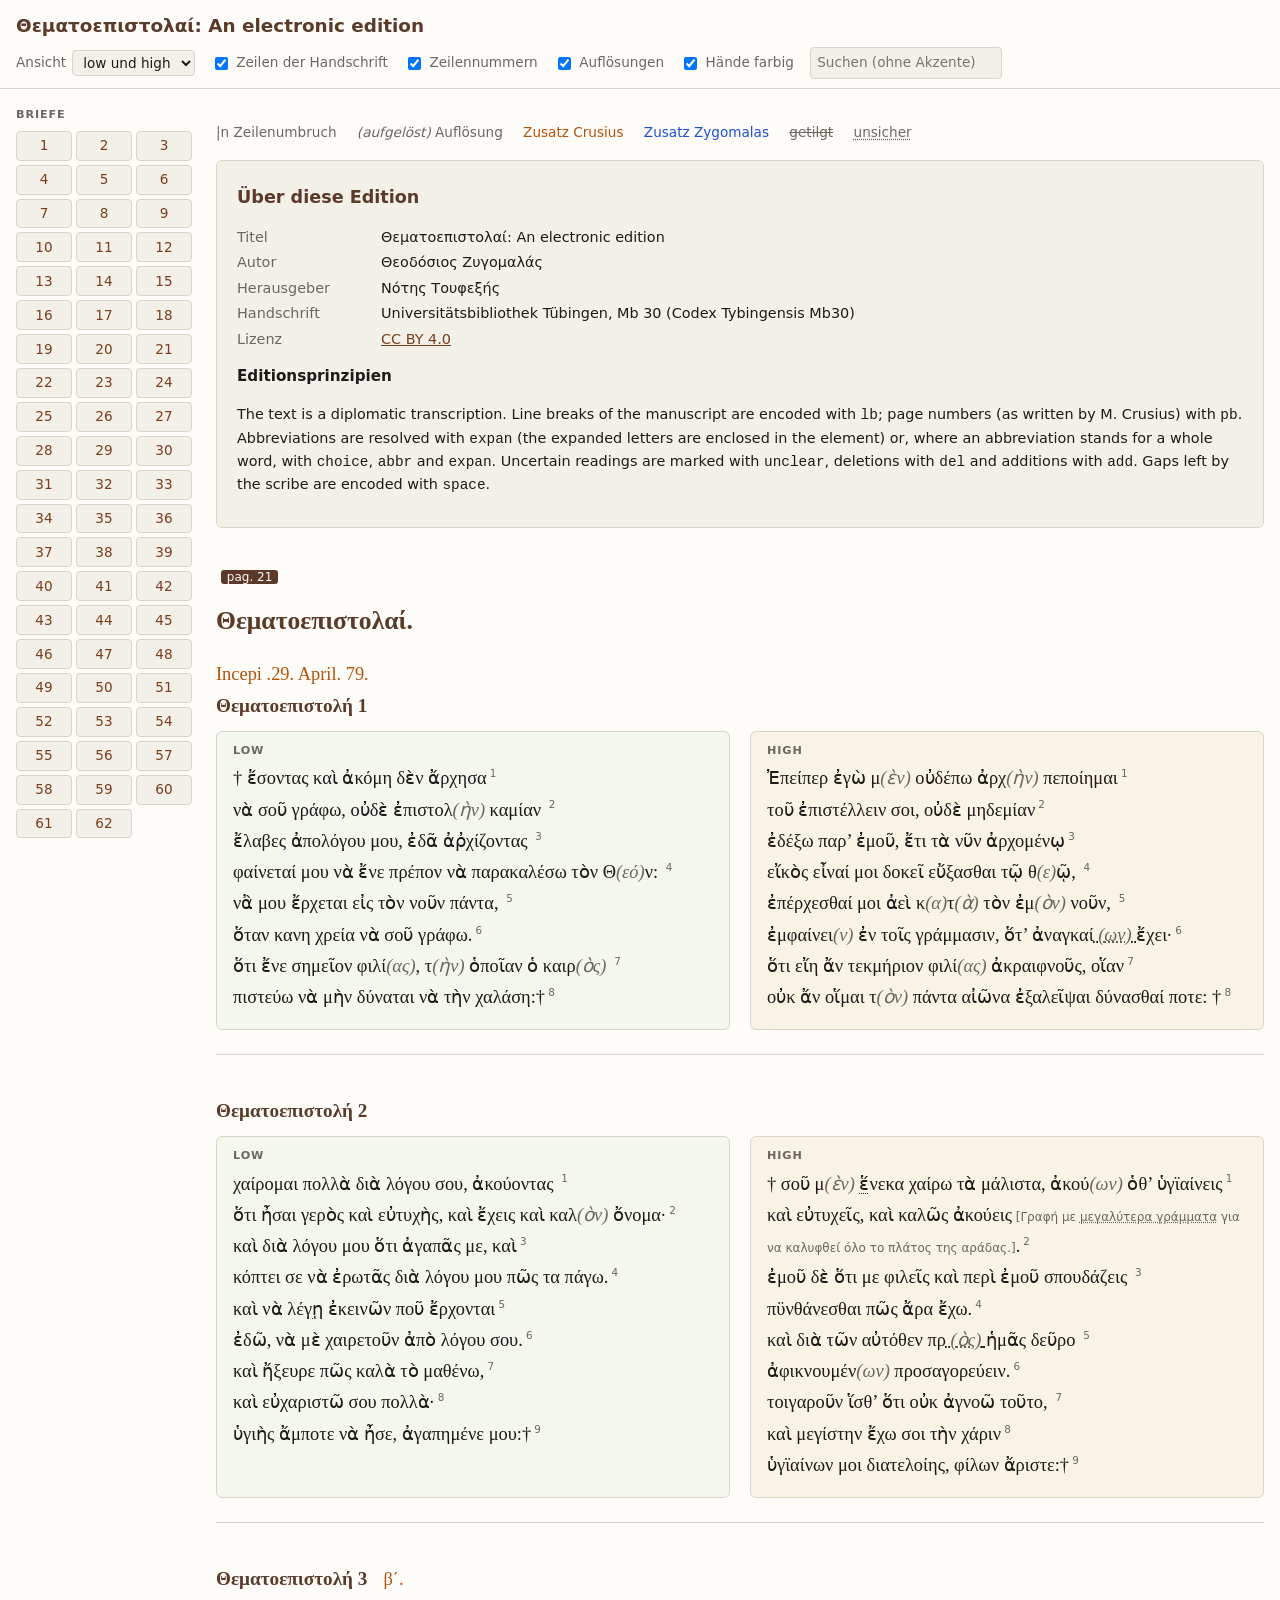
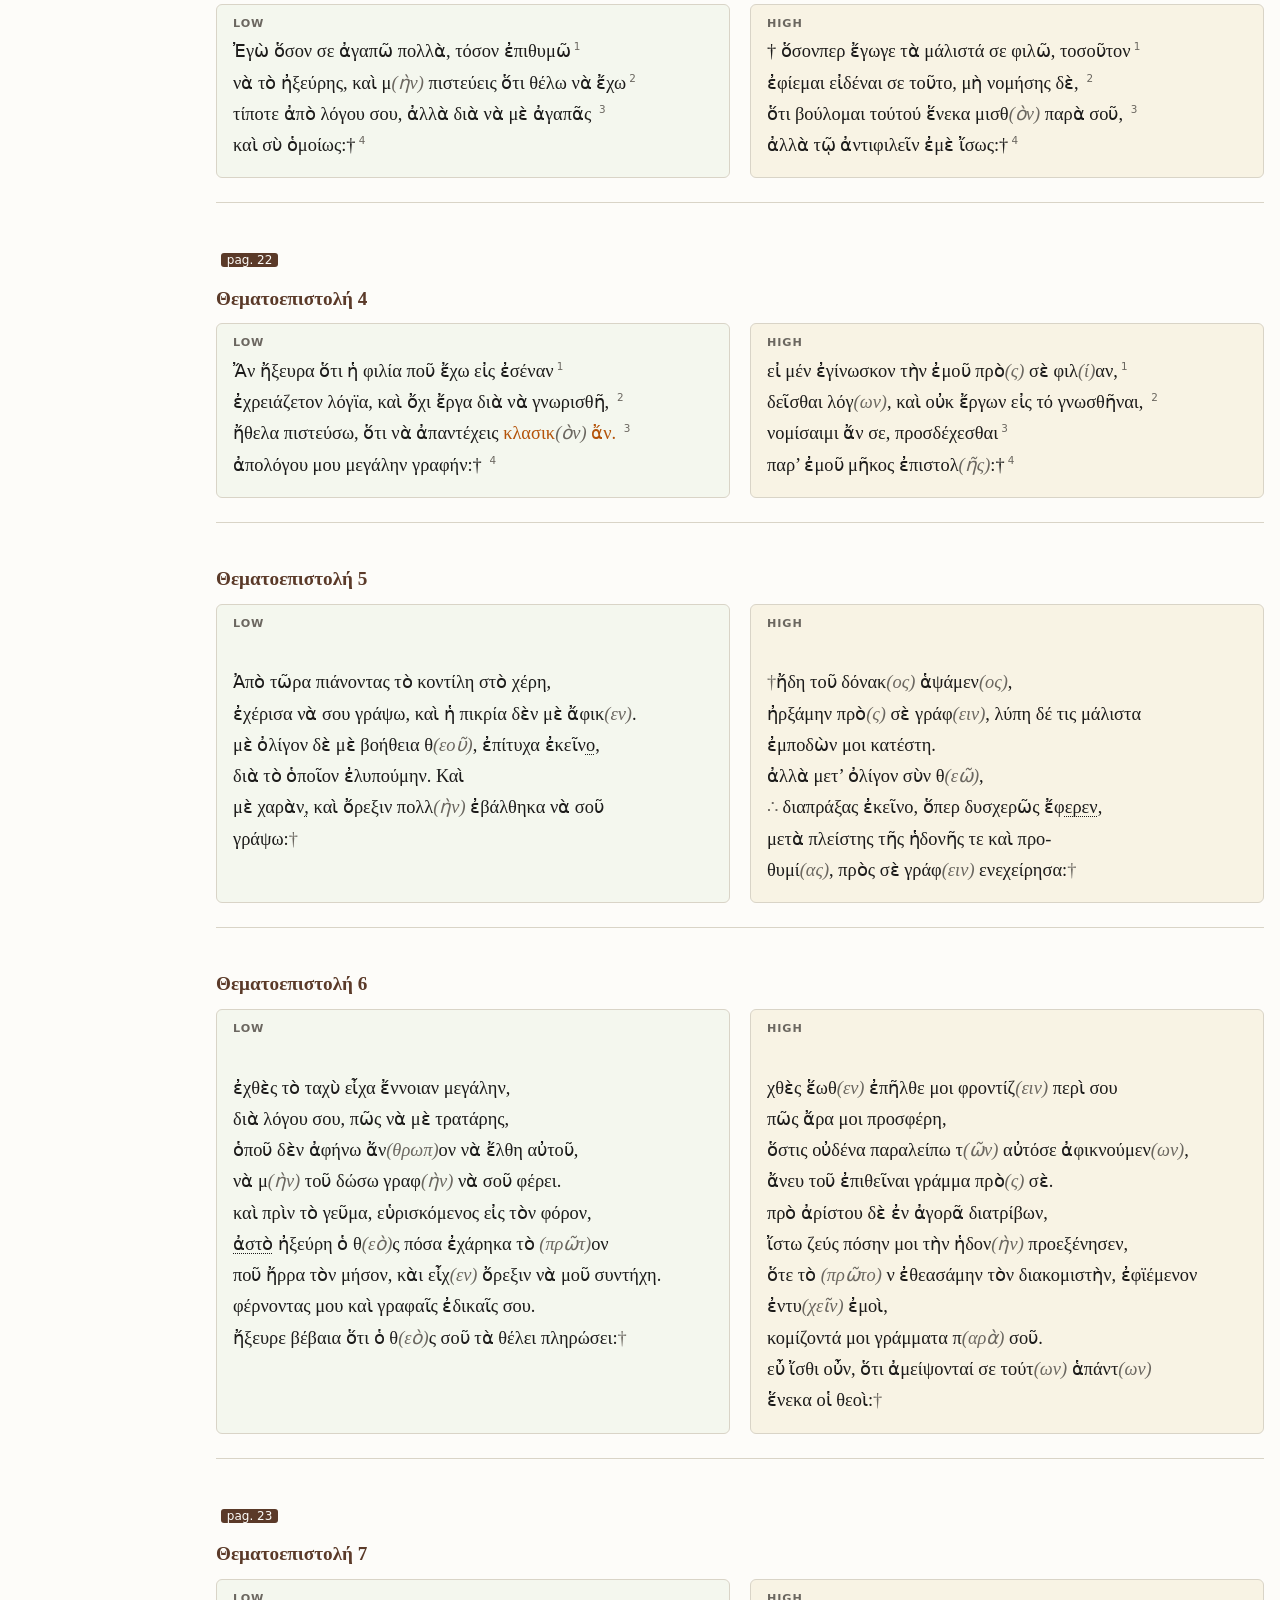
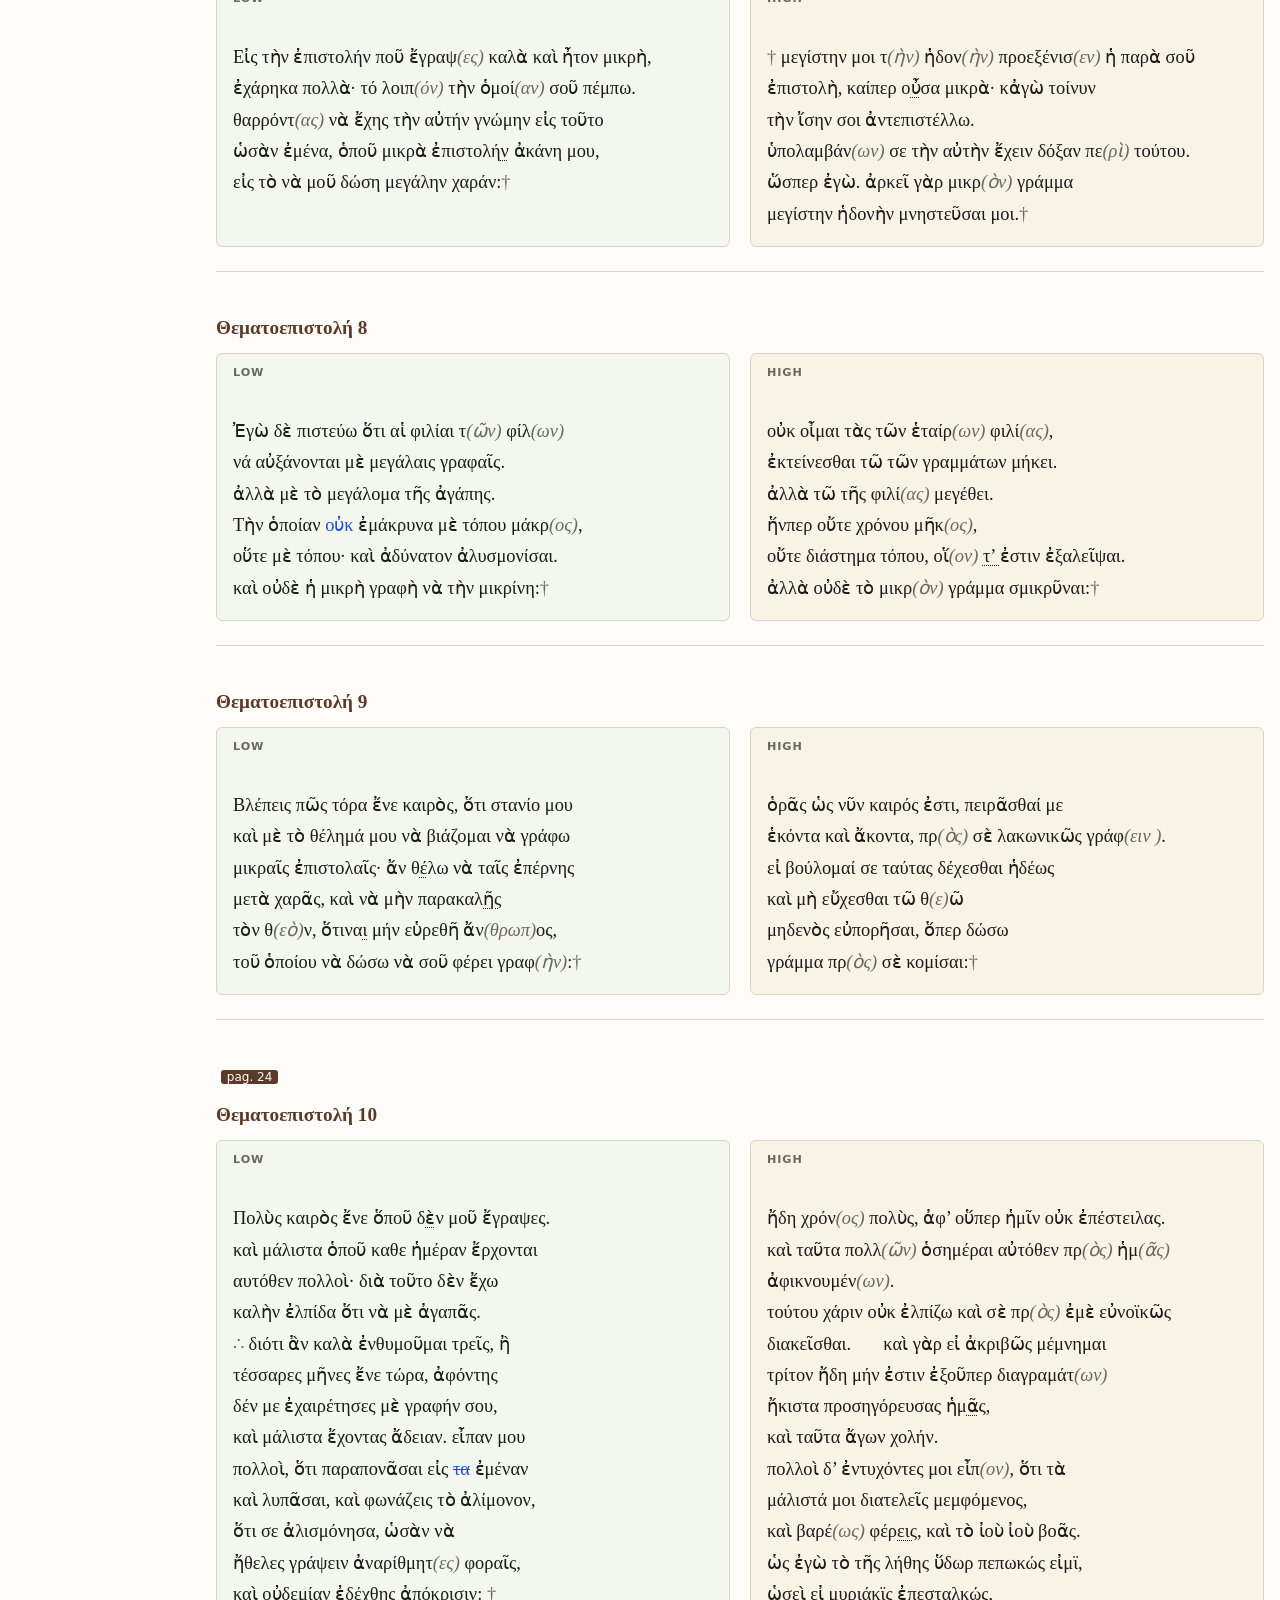
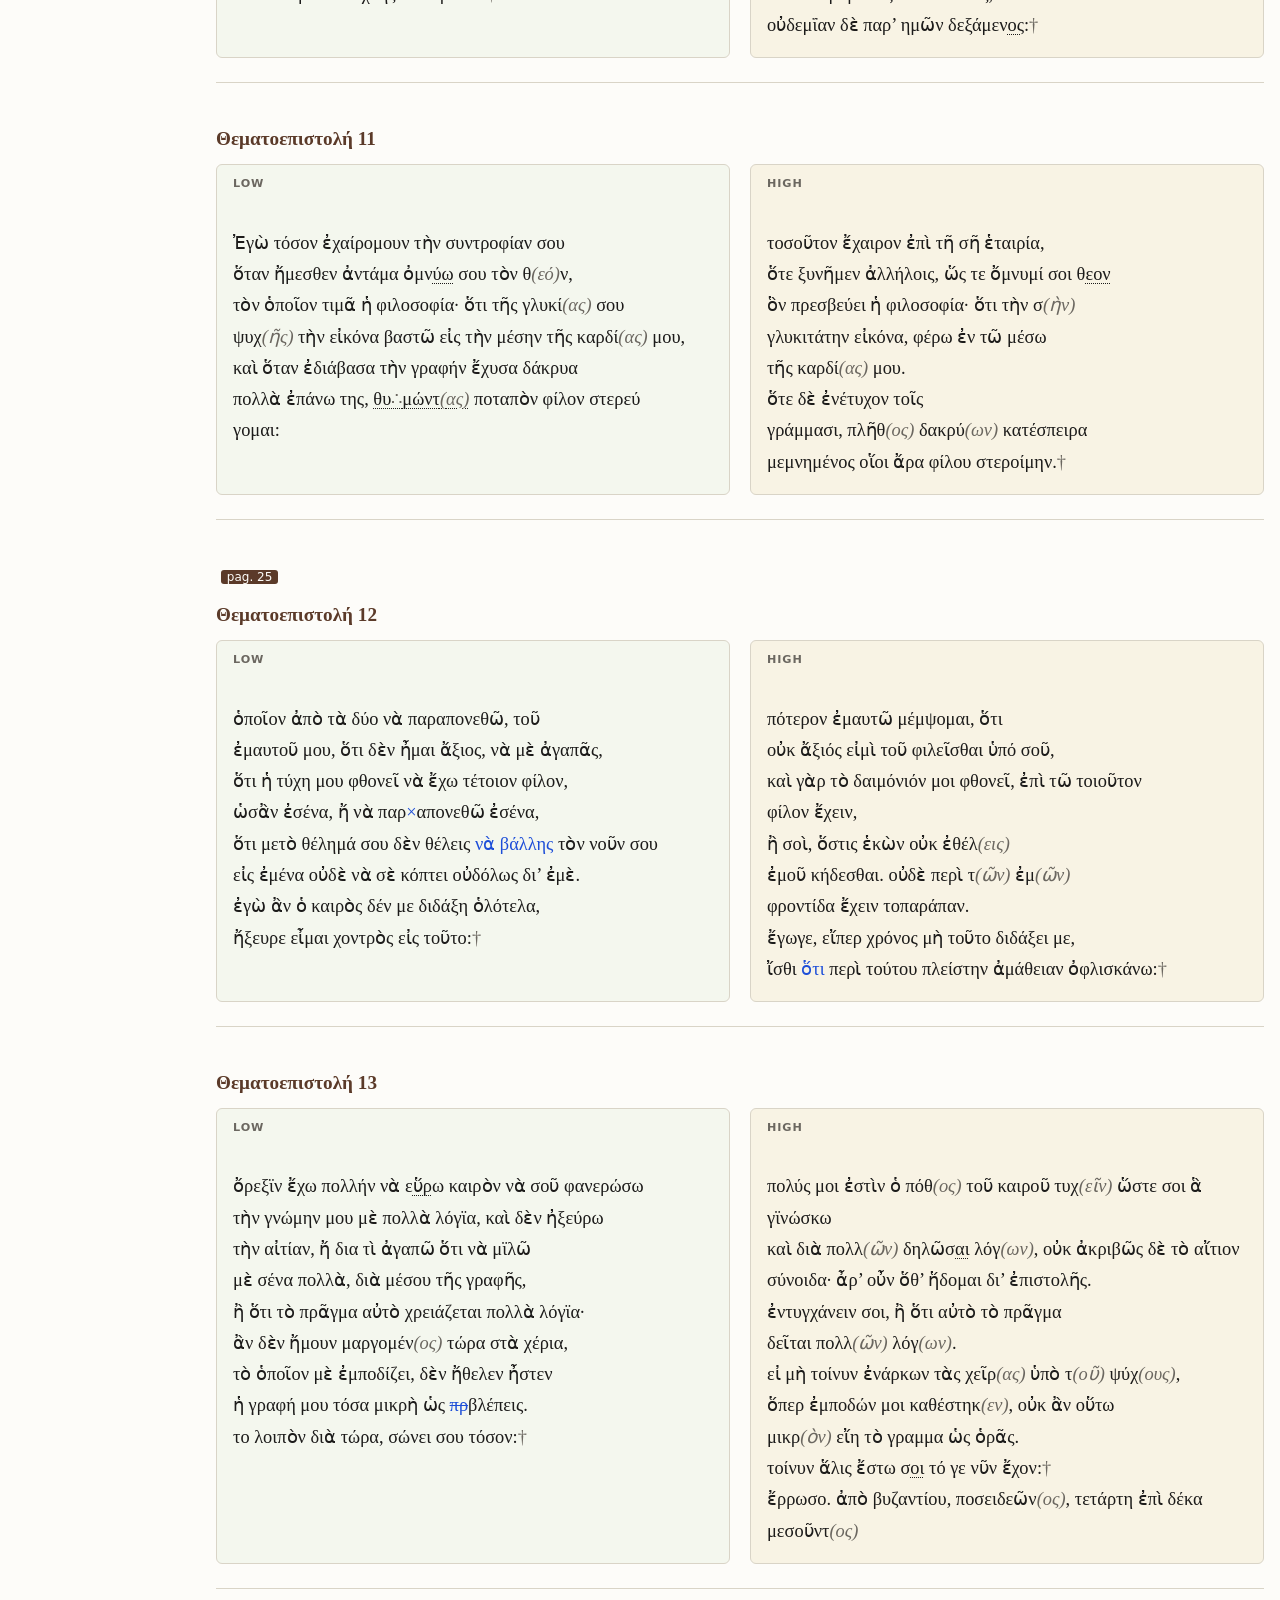
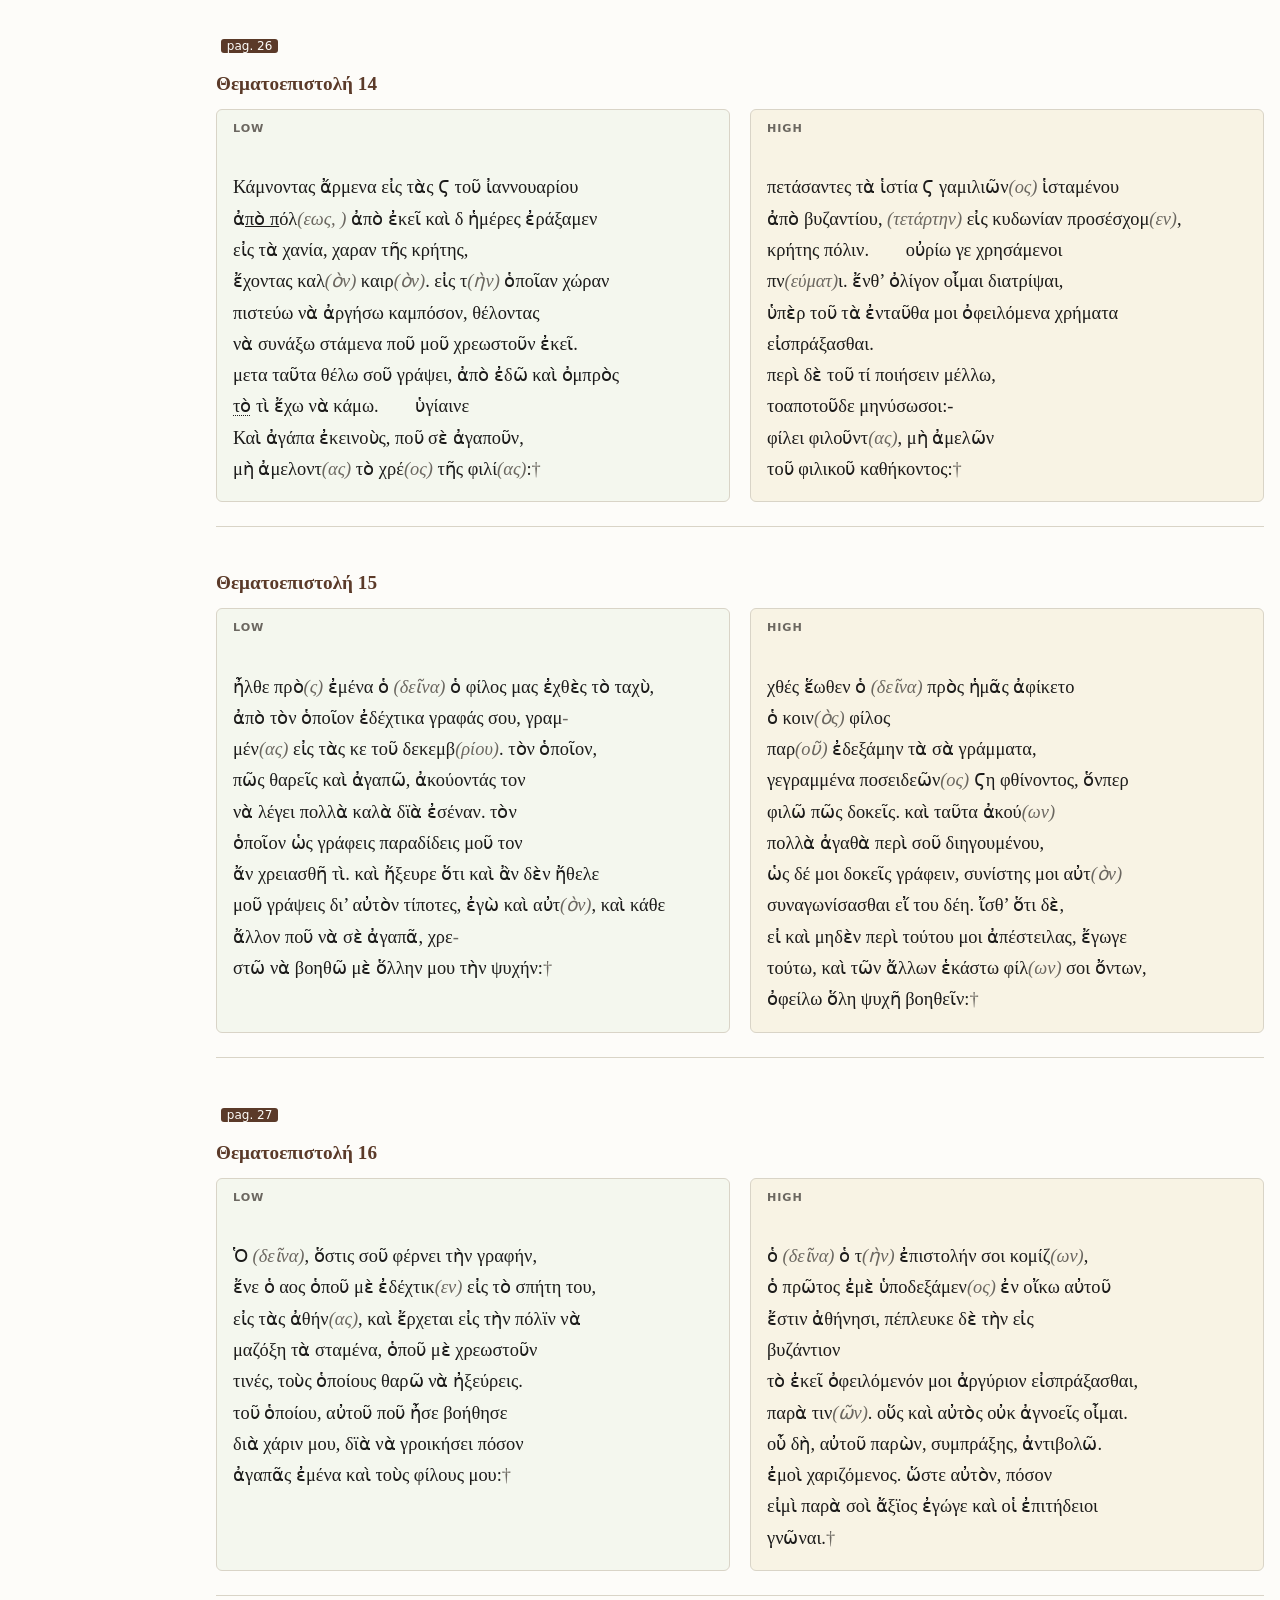
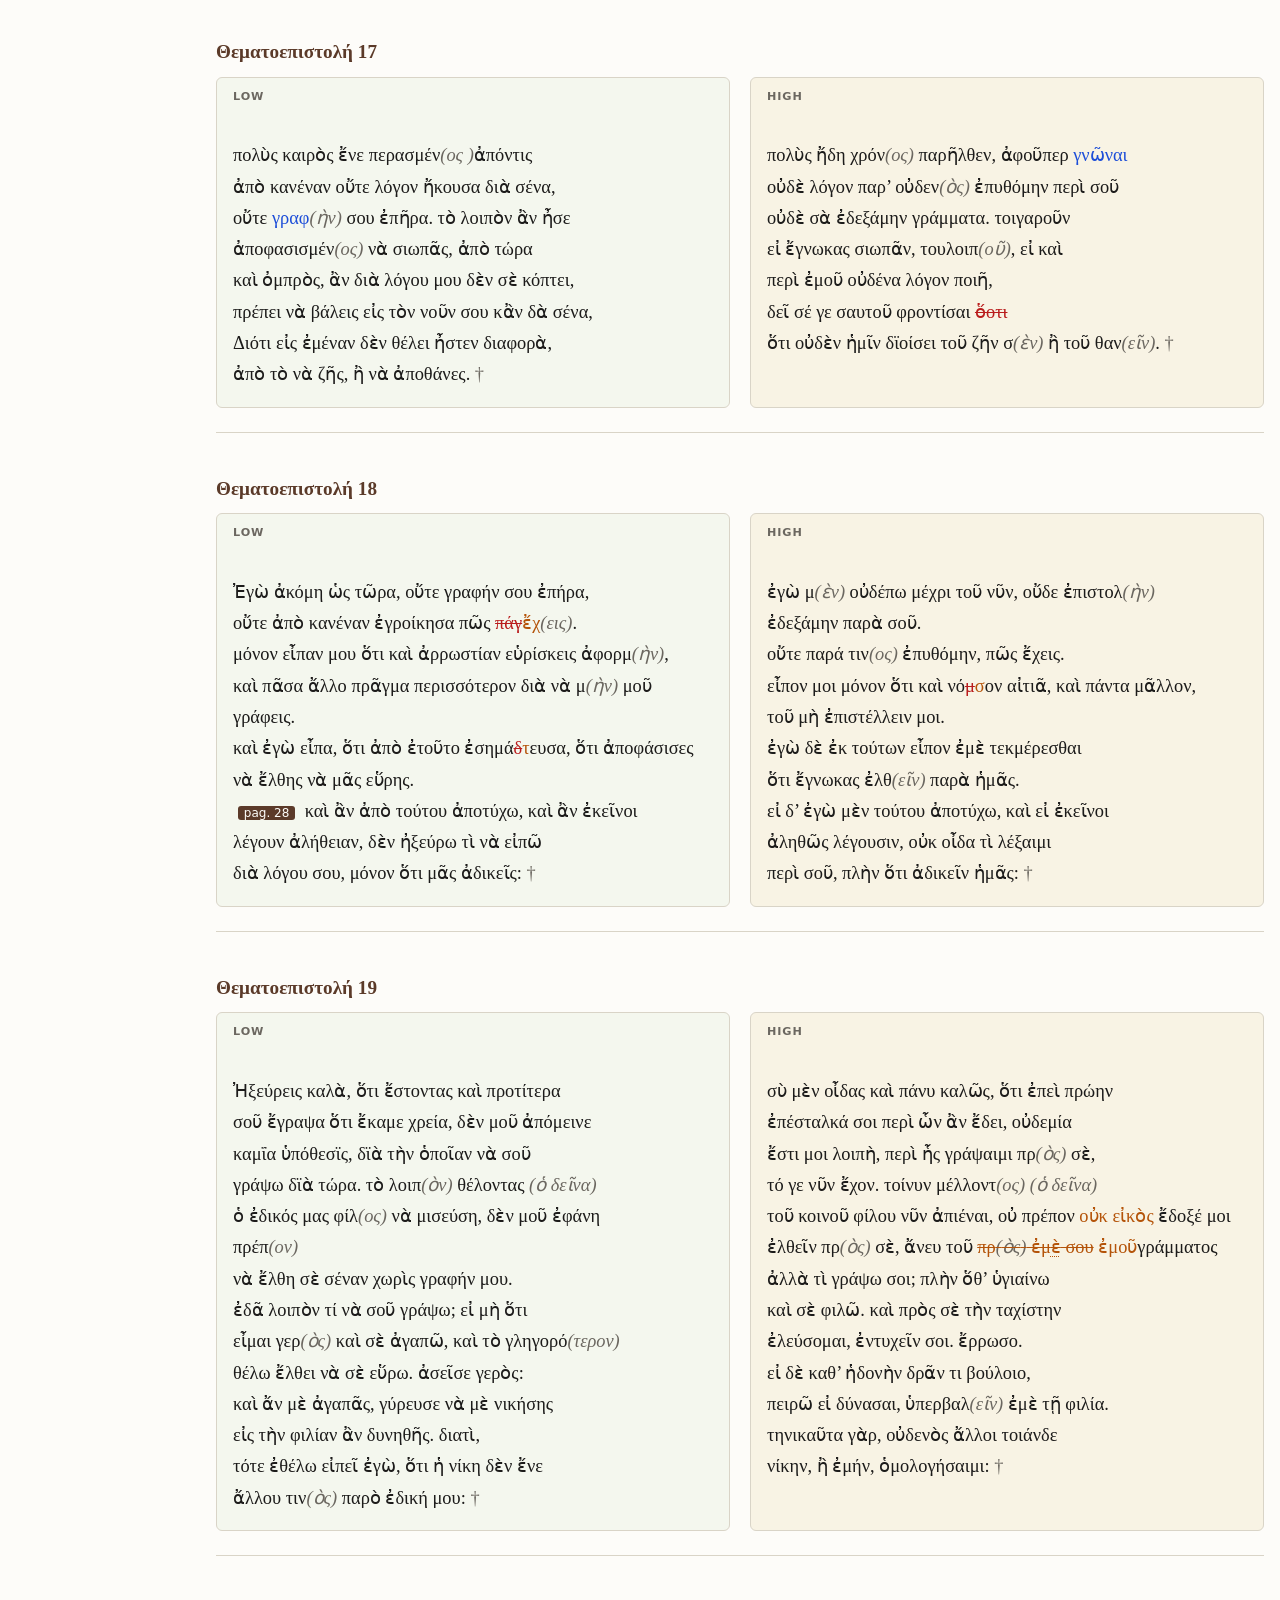
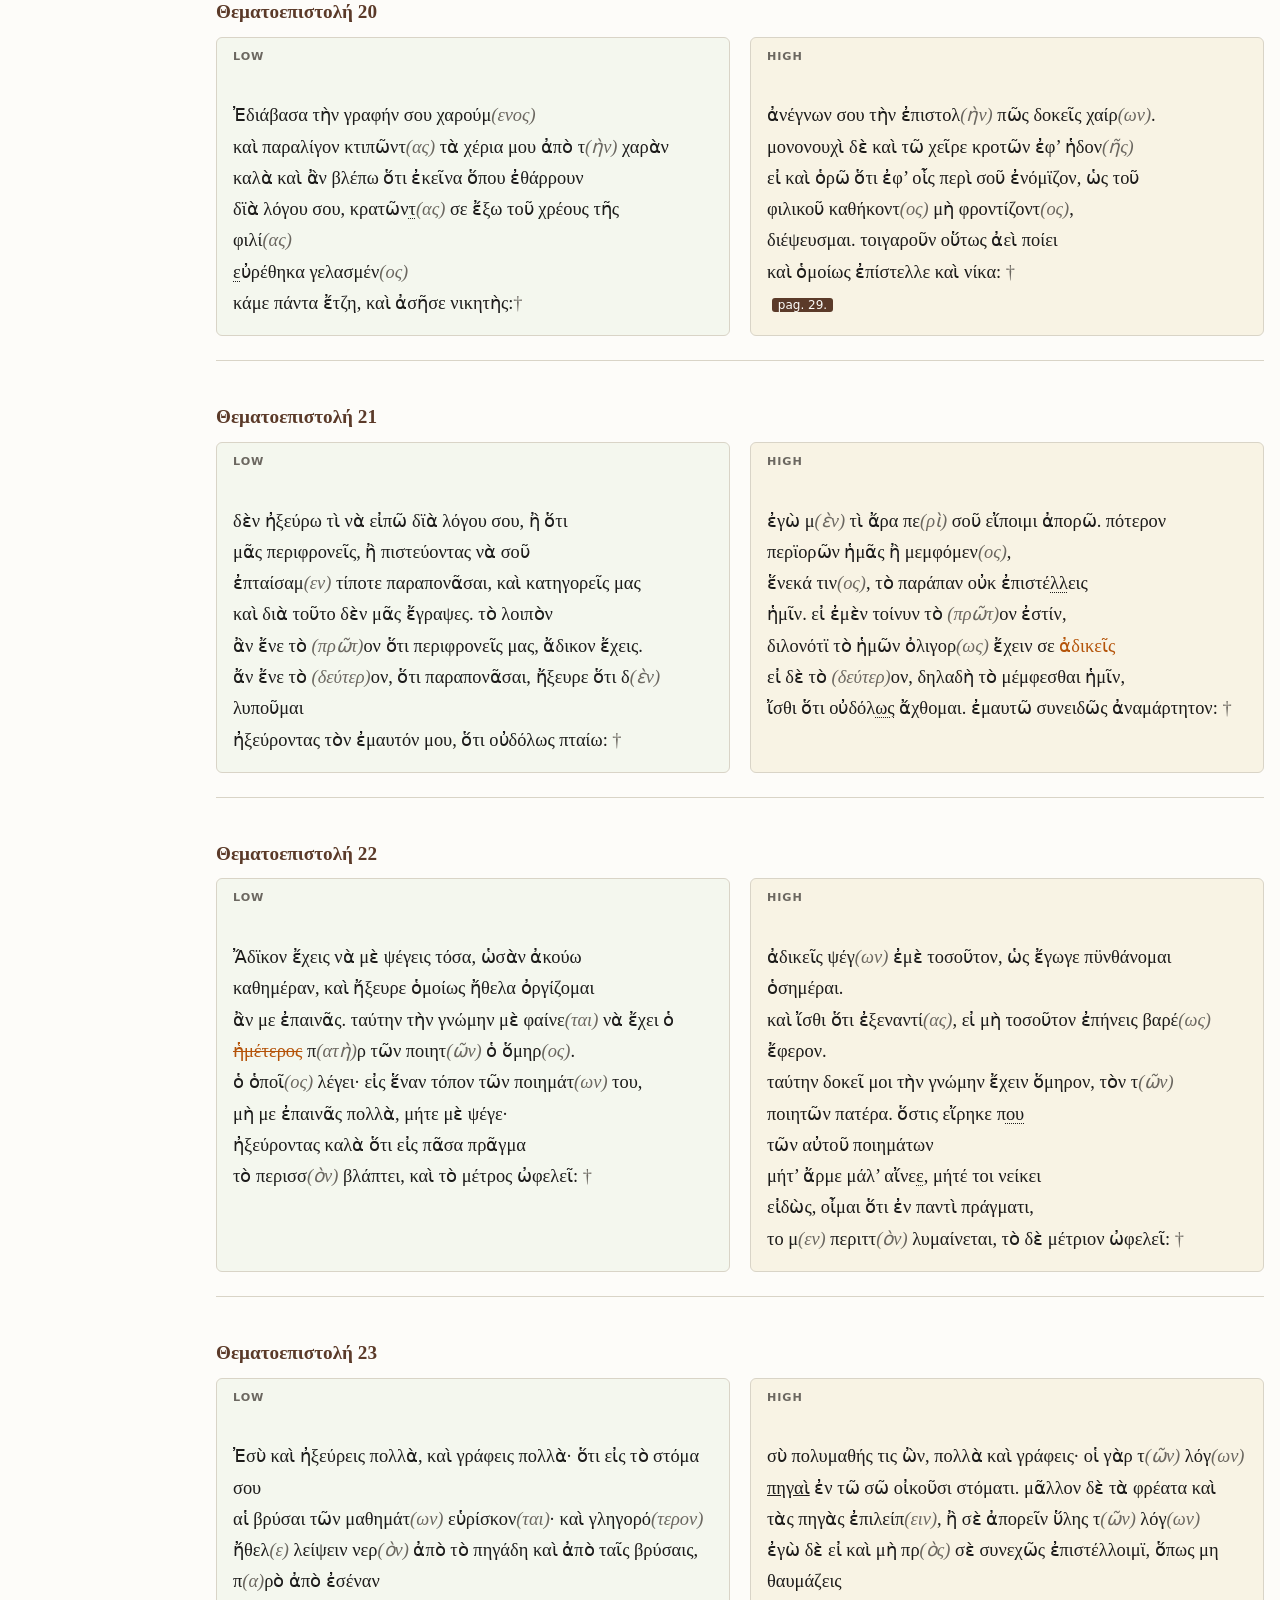
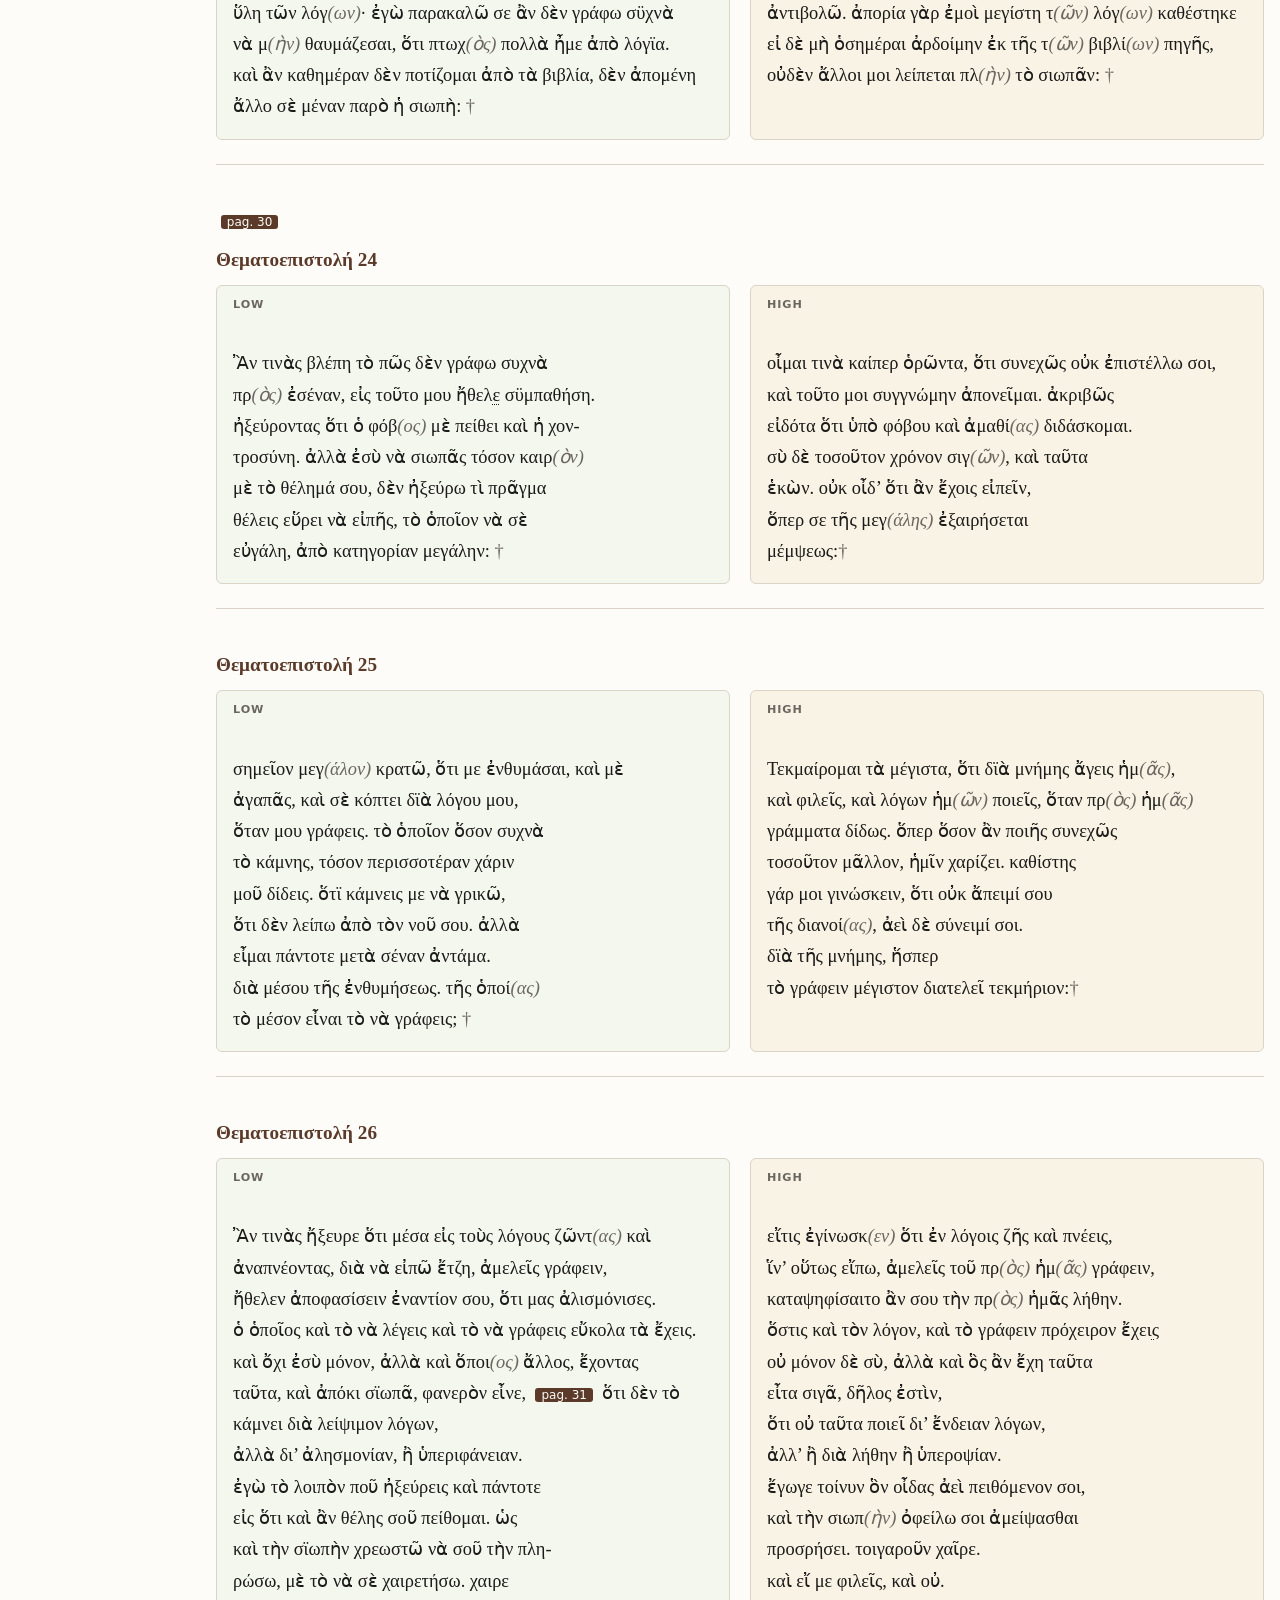
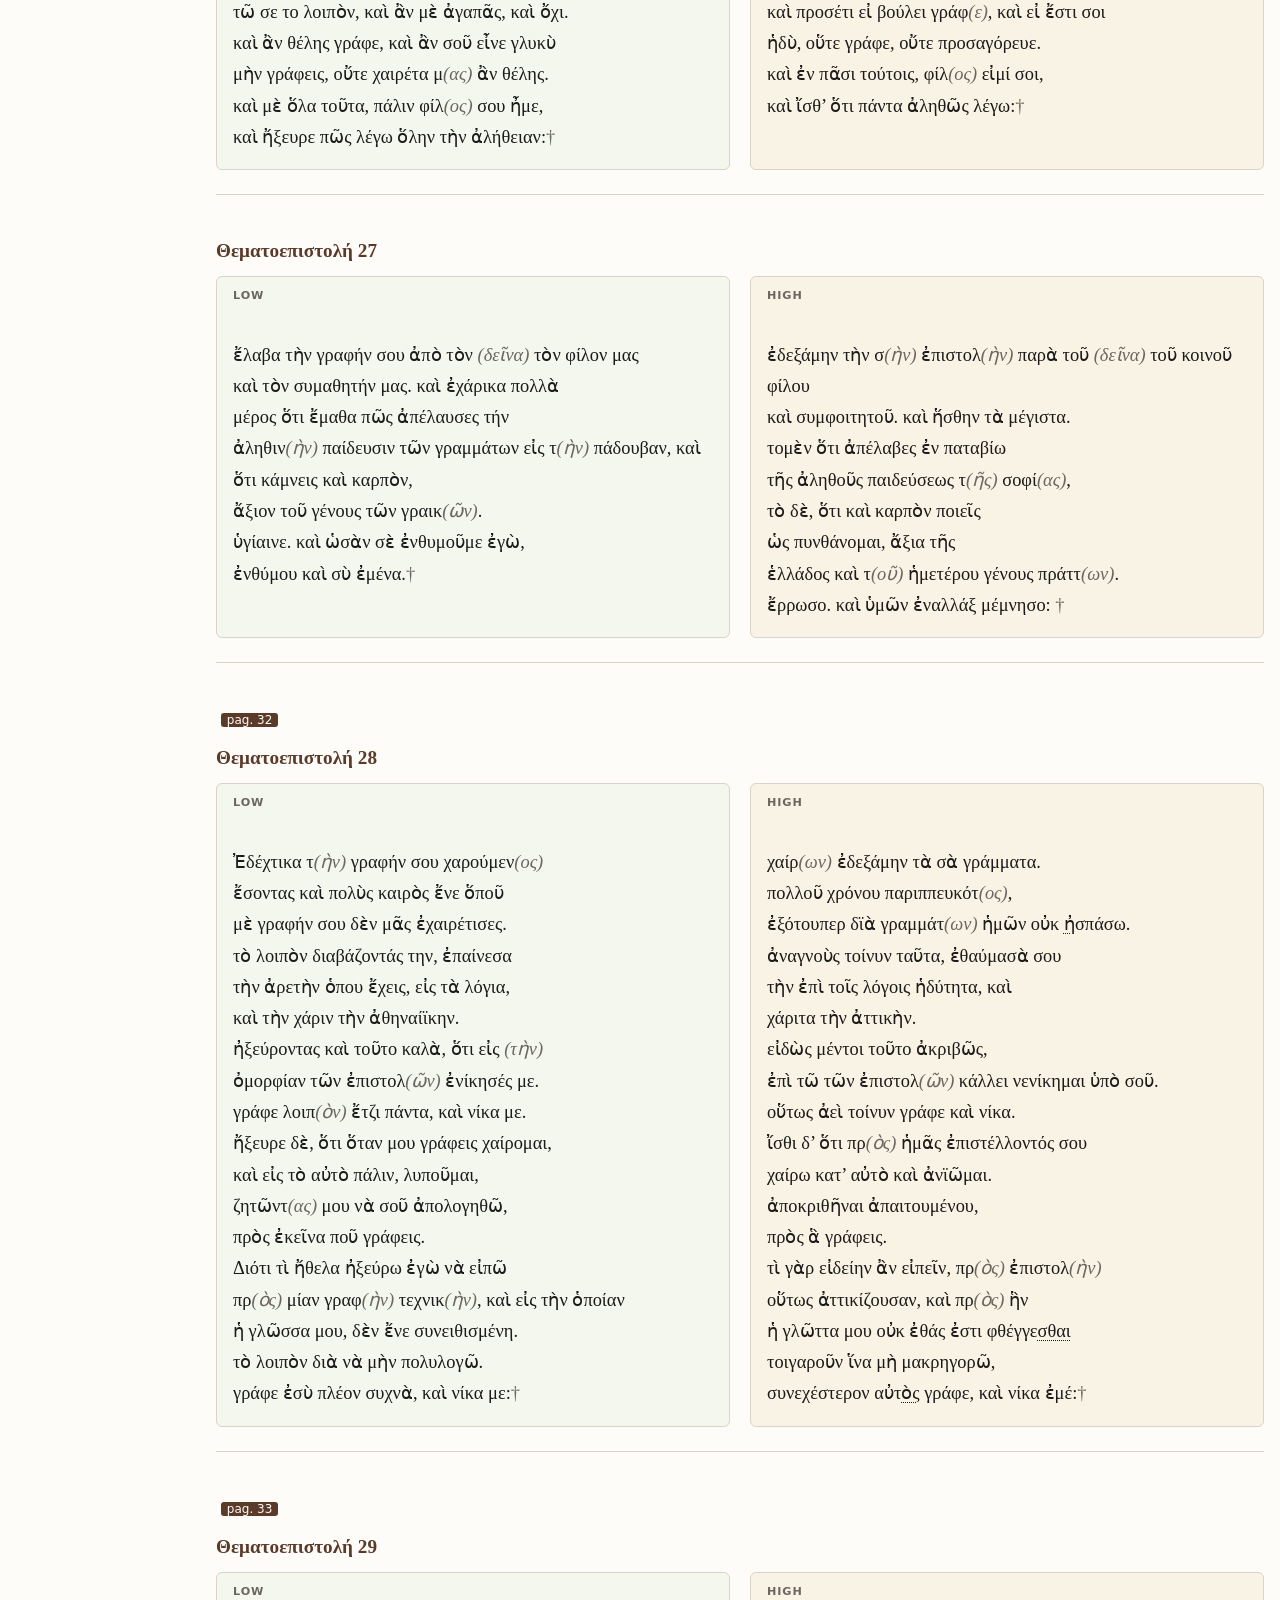
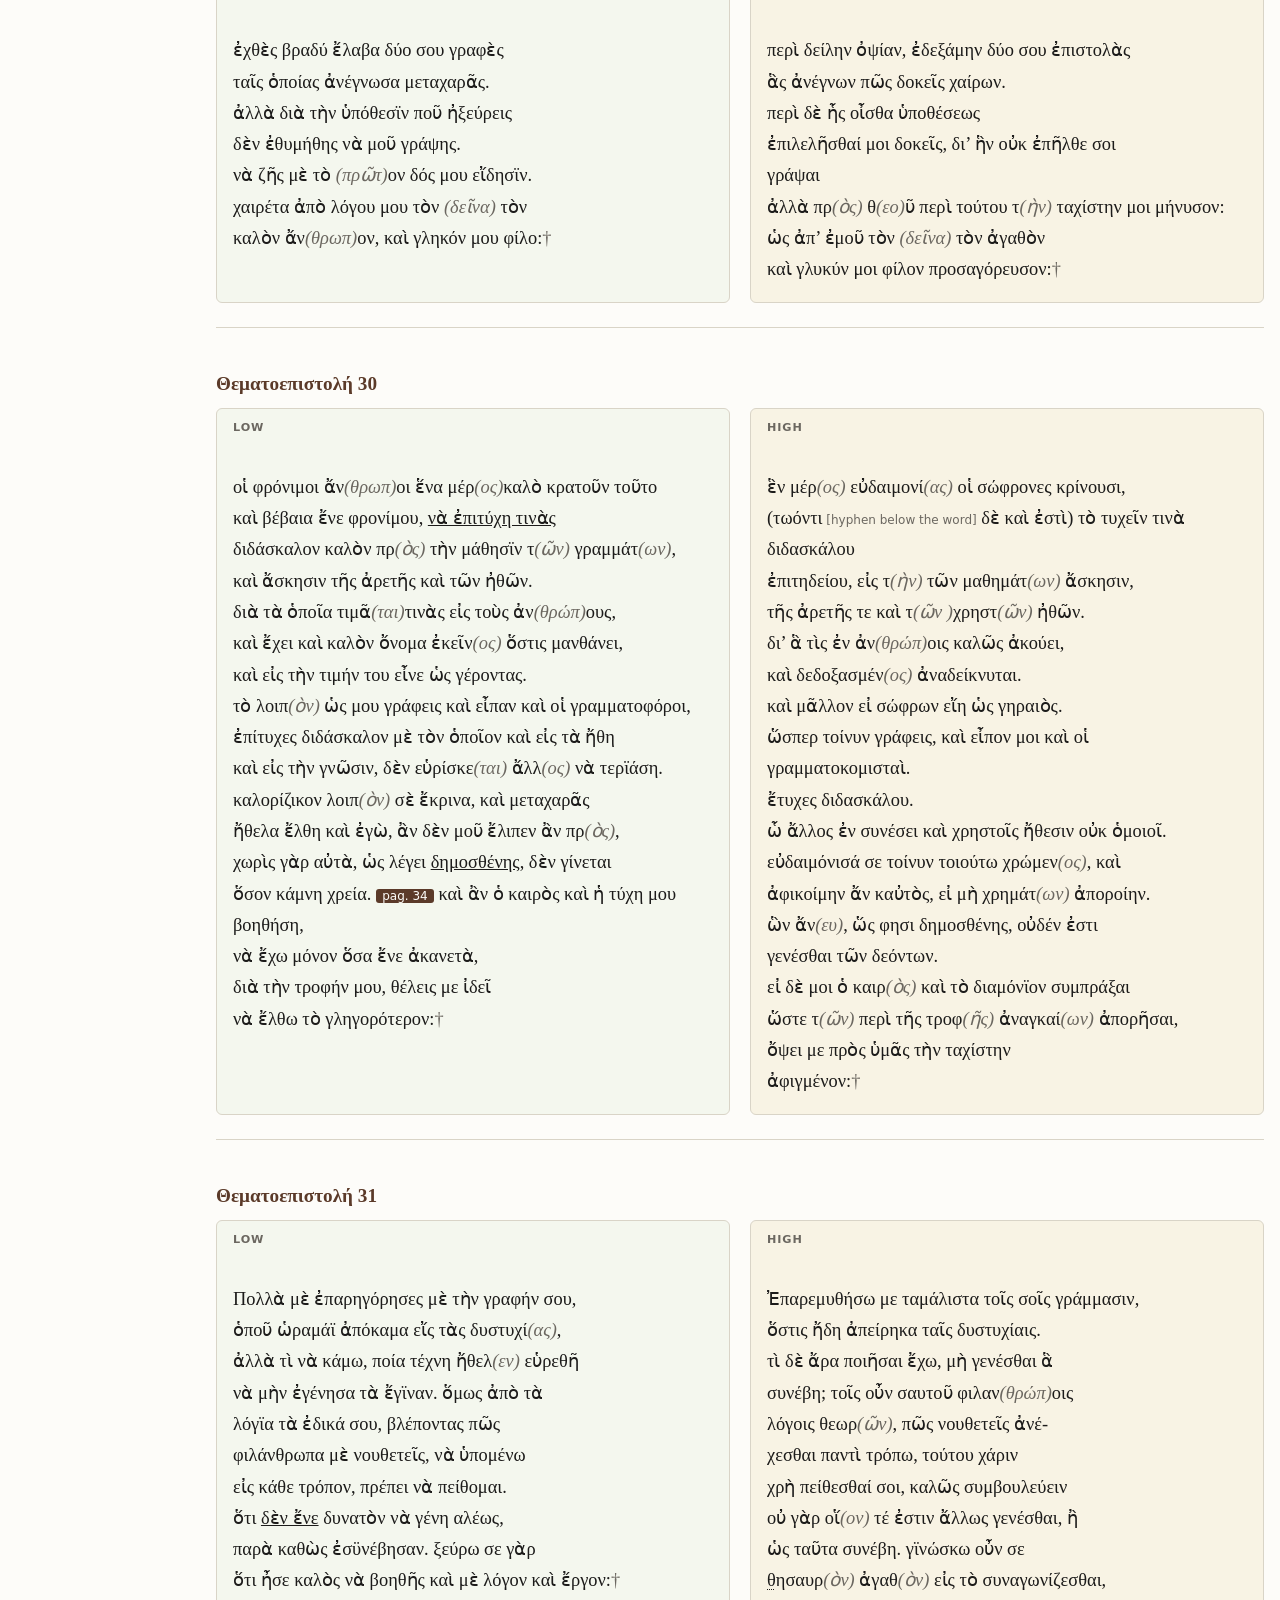
==== index.html @ ce72fd90 "Webansicht (XSLT im Browser), einheitliche IDs der Briefe und Fassungen Co-Authored-By: Claude Sonne" ====
<!doctype html>
<html lang="de">
<head>
  <meta charset="utf-8">
  <meta name="viewport" content="width=device-width, initial-scale=1">
  <title>Θεματοεπιστολαί</title>
  <meta name="description" content="Elektronische Edition der Θεματοεπιστολαί des Theodosios Zygomalas nach dem Codex Tybingensis Mb 30.">
  <link rel="stylesheet" href="web/style.css">
</head>
<body>
  <div class="topbar ui">
    <h1>Θεματοεπιστολαί: An electronic edition</h1>
    <div class="controls">
      <label>Ansicht
        <select id="c-view">
          <option value="both">low und high</option>
          <option value="low">nur low</option>
          <option value="high">nur high</option>
        </select>
      </label>
      <label><input type="checkbox" id="c-lines"> Zeilen der Handschrift</label>
      <label><input type="checkbox" id="c-linenos"> Zeilennummern</label>
      <label><input type="checkbox" id="c-expan"> Auflösungen</label>
      <label><input type="checkbox" id="c-colors"> Hände farbig</label>
      <input type="search" id="q" placeholder="Suchen (ohne Akzente)" aria-label="Suchen">
      <span id="count"></span>
    </div>
  </div>
  <div class="layout">
    <nav class="letters ui" aria-label="Briefe">
      <h2>Briefe</h2>
      <ol></ol>
    </nav>
    <main>
      <div class="legend ui" style="margin-bottom:1rem;color:var(--muted)">
        <span>|n Zeilenumbruch</span>
        <span><i class="expan" style="font-style:italic">aufgelöst</i> Auflösung</span>
        <span style="color:var(--cr)">Zusatz Crusius</span>
        <span style="color:var(--zyg)">Zusatz Zygomalas</span>
        <span><del>getilgt</del></span>
        <span style="text-decoration:underline dotted">unsicher</span>
      </div>
      <div id="edition">Lade Edition ...</div>
    </main>
  </div>
  <footer class="ui">
    <a href="edition/thematoepistulae.xml">TEI-XML</a> ·
    <a href="https://github.com/drnotis/thematoepistulae">Quellcode auf GitHub</a> ·
    CC BY 4.0
  </footer>
  <script src="web/app.js"></script>
</body>
</html>
---- web/style.css ----
:root {
  --text: #1c1b1a;
  --muted: #6b6760;
  --paper: #fdfcf9;
  --panel: #f3f0e9;
  --rule: #d9d4c7;
  --low: #f4f7ee;
  --high: #f8f3e4;
  --cr: #b45309;
  --zyg: #1d4ed8;
  --del: #b91c1c;
  --accent: #5b3a29;
  --link: #7a3e1d;
}
@media (prefers-color-scheme: dark) {
  :root {
    --text: #ebe7df; --muted: #a39e93; --paper: #1a1917; --panel: #24221f;
    --rule: #3a3731; --low: #1f241b; --high: #28241a; --cr: #f0a04b;
    --zyg: #7ea6ff; --del: #f08a8a; --accent: #d8b89c; --link: #e2b48f;
  }
}
* { box-sizing: border-box; }
html { scroll-behavior: smooth; scroll-padding-top: 5.5rem; }
body {
  margin: 0; background: var(--paper); color: var(--text);
  font: 1.15rem/1.7 "Gentium Plus", "Gentium Book Plus", "Cardo", "Palatino Linotype", "Noto Serif", "Times New Roman", serif;
}
a { color: var(--link); }
.ui { font-family: system-ui, -apple-system, "Segoe UI", sans-serif; font-size: 0.85rem; }

/* Kopf und Steuerung */
.topbar {
  position: sticky; top: 0; z-index: 10; background: var(--paper);
  border-bottom: 1px solid var(--rule); padding: 0.6rem 1rem;
}
.topbar h1 { margin: 0 0 0.4rem; font-size: 1.15rem; color: var(--accent); }
.controls { display: flex; flex-wrap: wrap; gap: 0.5rem 1rem; align-items: center; color: var(--muted); }
.controls label { display: inline-flex; gap: 0.35rem; align-items: center; cursor: pointer; }
.controls select, .controls input[type=search] {
  font: inherit; padding: 0.2rem 0.4rem; border: 1px solid var(--rule);
  background: var(--panel); color: var(--text); border-radius: 4px;
}
.controls input[type=search] { min-width: 12rem; }
#count { color: var(--muted); }

/* Layout */
.layout { display: grid; grid-template-columns: 11rem minmax(0, 1fr); gap: 1.5rem; max-width: 84rem; margin: 0 auto; padding: 1rem; }
nav.letters { position: sticky; top: 5.5rem; align-self: start; max-height: calc(100vh - 6.5rem); overflow: auto; }
nav.letters ol { list-style: none; margin: 0; padding: 0; display: grid; grid-template-columns: repeat(3, 1fr); gap: 0.25rem; }
nav.letters a {
  display: block; text-align: center; padding: 0.15rem 0; border: 1px solid var(--rule);
  border-radius: 4px; text-decoration: none; background: var(--panel);
}
nav.letters a:hover { border-color: var(--accent); }
nav.letters li.hidden { opacity: 0.25; }
nav.letters h2 { font-size: 0.7rem; text-transform: uppercase; letter-spacing: 0.08em; color: var(--muted); margin: 0 0 0.4rem; }

/* Inhalt */
.about { background: var(--panel); border: 1px solid var(--rule); border-radius: 6px; padding: 0.5rem 1.25rem 1rem; margin-bottom: 2rem; font-family: system-ui, sans-serif; font-size: 0.9rem; line-height: 1.55; }
.about h2 { font-size: 1.1rem; color: var(--accent); }
.about h3 { font-size: 0.95rem; margin-bottom: 0.2rem; }
.about dl { display: grid; grid-template-columns: 8rem 1fr; gap: 0.2rem 1rem; margin: 0; }
.about dt { color: var(--muted); }
.about dd { margin: 0; }
.legend { margin-top: 1rem; }
.legend span { white-space: nowrap; margin-right: 1rem; }

.title { color: var(--accent); font-size: 1.6rem; margin: 0 0 1rem; }
.front { color: var(--cr); margin-bottom: 0.5rem; }

.letter { margin: 0 0 2.5rem; padding-bottom: 1.5rem; border-bottom: 1px solid var(--rule); }
.letter.hidden { display: none; }
.letter-head { display: flex; align-items: baseline; gap: 1rem; flex-wrap: wrap; margin-bottom: 0.5rem; }
.letter-head h2 { font-size: 1.2rem; margin: 0; }
.letter-head h2 a { color: var(--accent); text-decoration: none; }
.marg { color: var(--cr); }

.versions { display: grid; grid-template-columns: 1fr 1fr; gap: 1.25rem; }
.version { padding: 0.75rem 1rem 1rem; border-radius: 6px; border: 1px solid var(--rule); }
.version.low { background: var(--low); }
.version.high { background: var(--high); }
.vlabel { margin: 0 0 0.4rem; font: bold 0.7rem system-ui, sans-serif; letter-spacing: 0.08em; text-transform: uppercase; color: var(--muted); }
.ab { margin: 0; }

.view-low .version.high, .view-high .version.low { display: none; }
.view-low .versions, .view-high .versions { grid-template-columns: minmax(0, 46rem); }

/* Zeilenumbrueche */
.lb::before { content: attr(data-n); font: 0.65rem system-ui, sans-serif; color: var(--muted); vertical-align: super; margin-right: 0.15em; }
.lb[data-n=""]::before { content: ""; }
.no-linenos .lb::before { content: ""; }
/* Zeilenmodus: lb steht am Zeilenende, die Nummer folgt der Zeile, danach Umbruch */
.lines .lb::after { content: "\A"; white-space: pre; }
.lines .lb::before { margin: 0 0 0 0.3em; }

/* Seitenumbrueche */
.pb::before { content: "pag. " attr(data-n); font: 0.75rem system-ui, sans-serif; background: var(--accent); color: var(--paper); padding: 0 0.5em; border-radius: 3px; margin: 0 0.3rem; }
.pb-block { margin: 1.5rem 0 0.5rem; }

/* Auszeichnung */
.expan { color: var(--muted); font-style: italic; }
.expan::before { content: "("; } .expan::after { content: ")"; }
.expan.uncertain { text-decoration: underline dotted; }
.choice .abbr { display: none; }
.hide-expan .expan { display: none; }
.hide-expan .choice .abbr { display: inline; }
.hide-expan .choice .expan { display: none; }
.no-brackets .expan::before, .no-brackets .expan::after { content: ""; }
.unclear { text-decoration: underline dotted; text-decoration-thickness: 1px; text-underline-offset: 3px; }
.del { text-decoration: line-through; color: var(--del); }
.del.Cr { color: var(--cr); } .del.Zyg { color: var(--zyg); }
.add { color: var(--cr); } .add.Zyg { color: var(--zyg); }
.plain .add, .plain .del { color: inherit; }
.hi.underline { text-decoration: underline; }
.space { display: inline-block; width: 1.5em; }
.c { color: var(--muted); }
.note { font: 0.75rem system-ui, sans-serif; color: var(--muted); }
.note::before { content: " ["; } .note::after { content: "]"; }
a.imgref, .imgref { text-decoration: underline dotted; }
a.imgref { cursor: zoom-in; }

mark { background: #f6e05e; color: #1c1b1a; }

footer { max-width: 84rem; margin: 0 auto; padding: 1rem 1rem 3rem; color: var(--muted); }

@media (max-width: 62rem) {
  .layout { grid-template-columns: minmax(0, 1fr); }
  nav.letters { position: static; max-height: none; }
  nav.letters ol { grid-template-columns: repeat(auto-fill, minmax(2.6rem, 1fr)); }
  .versions { grid-template-columns: 1fr; }
}
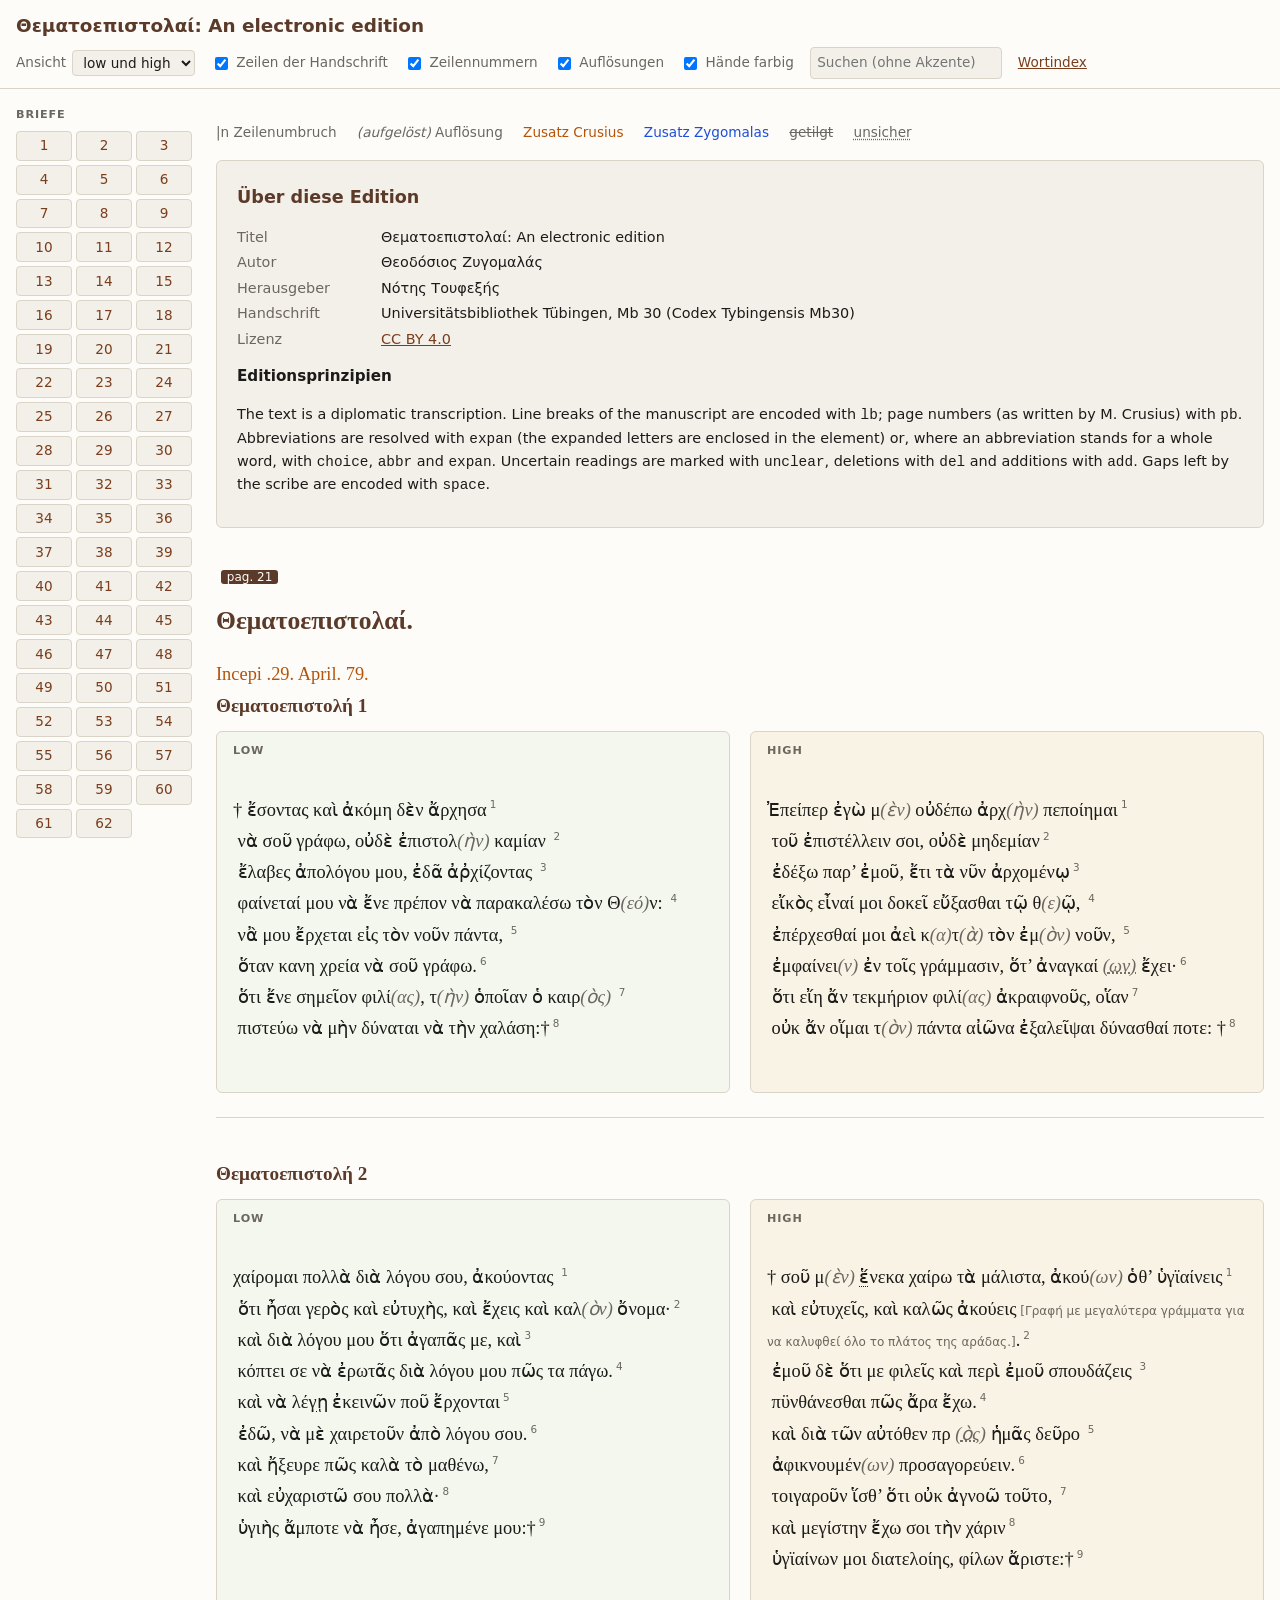
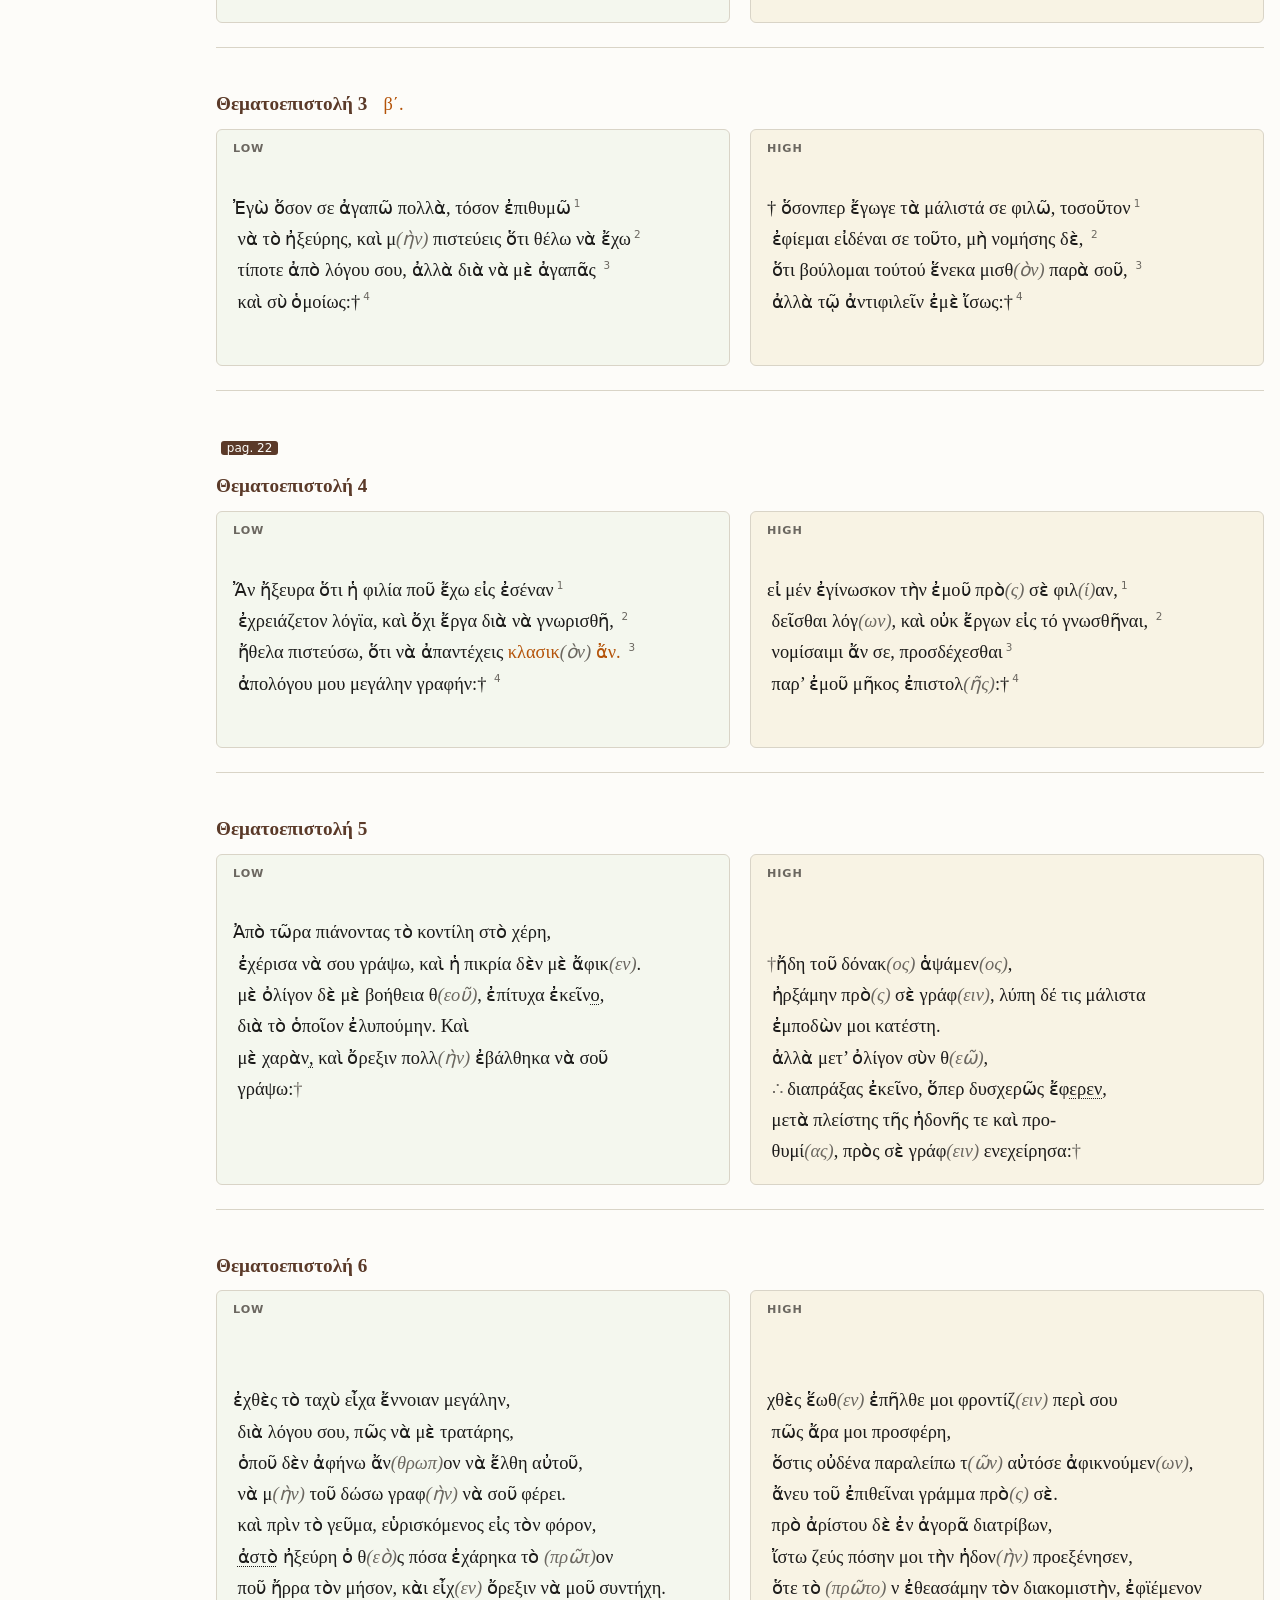
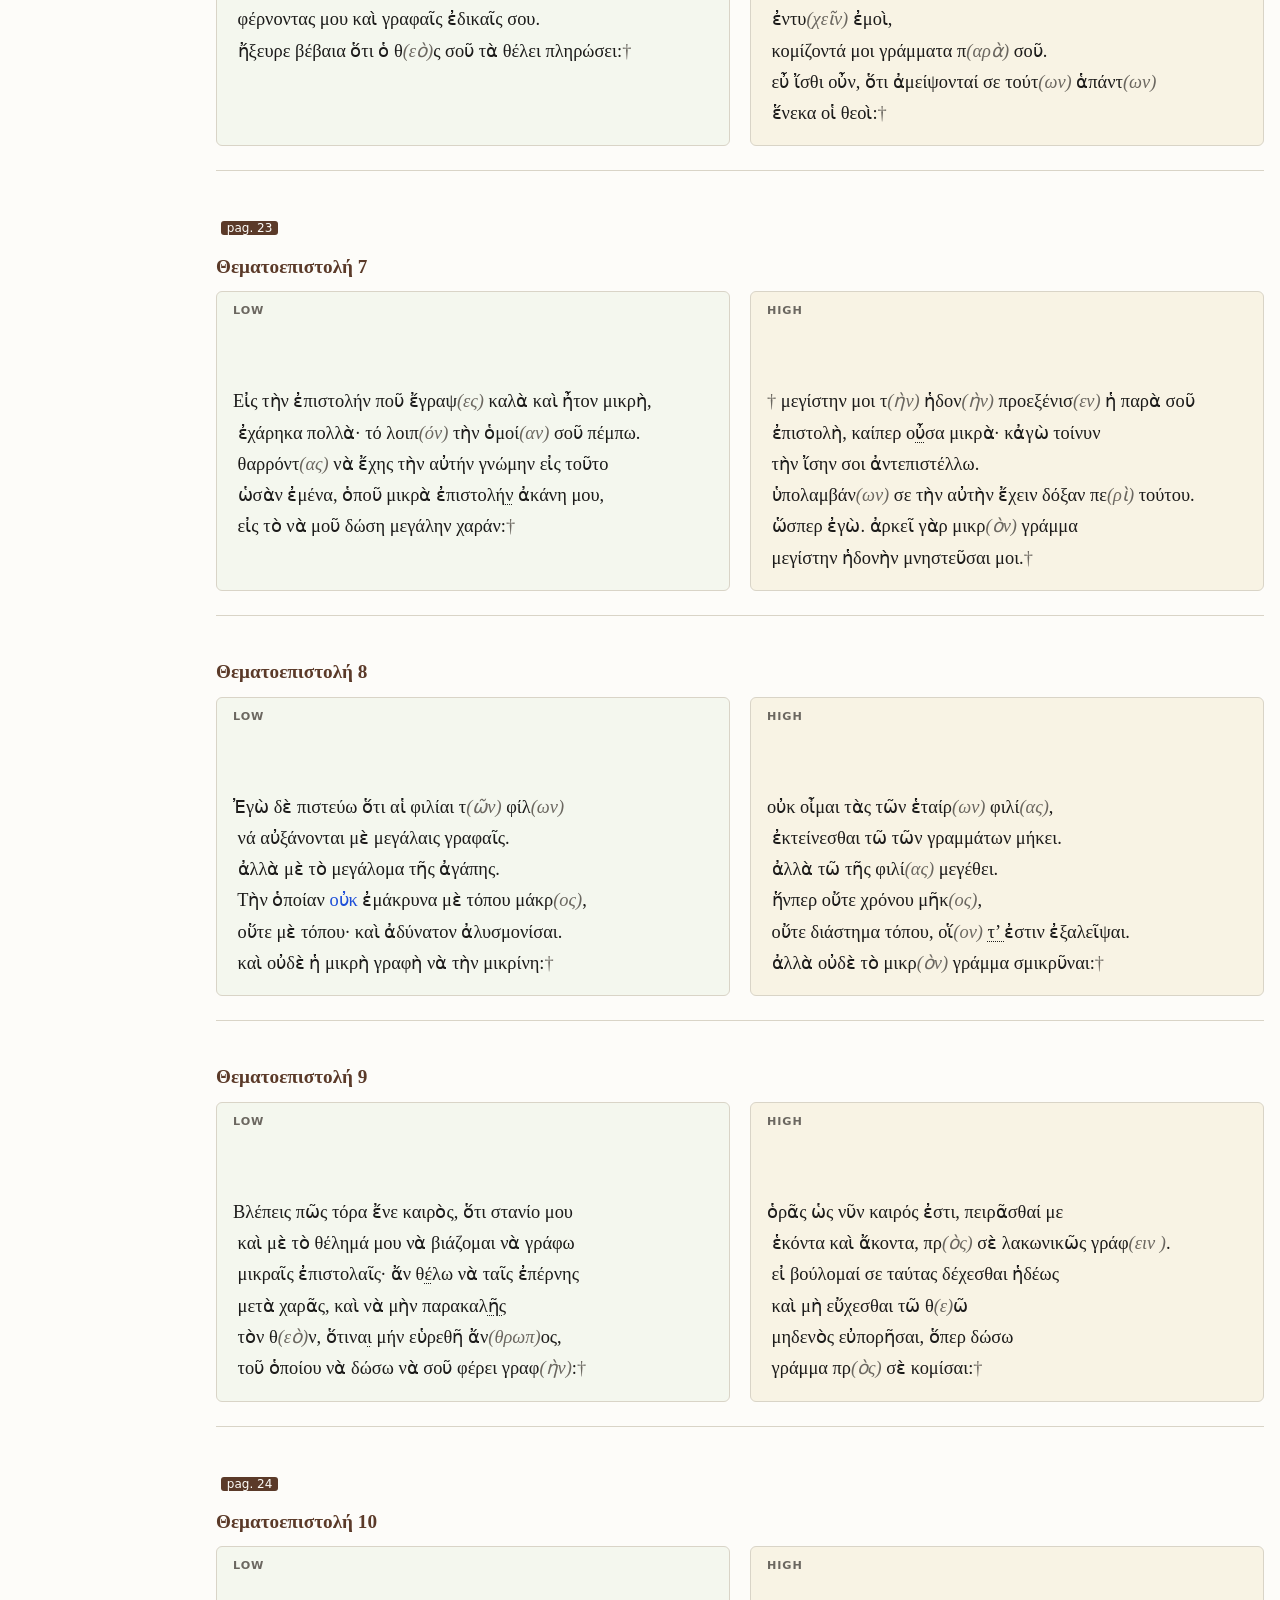
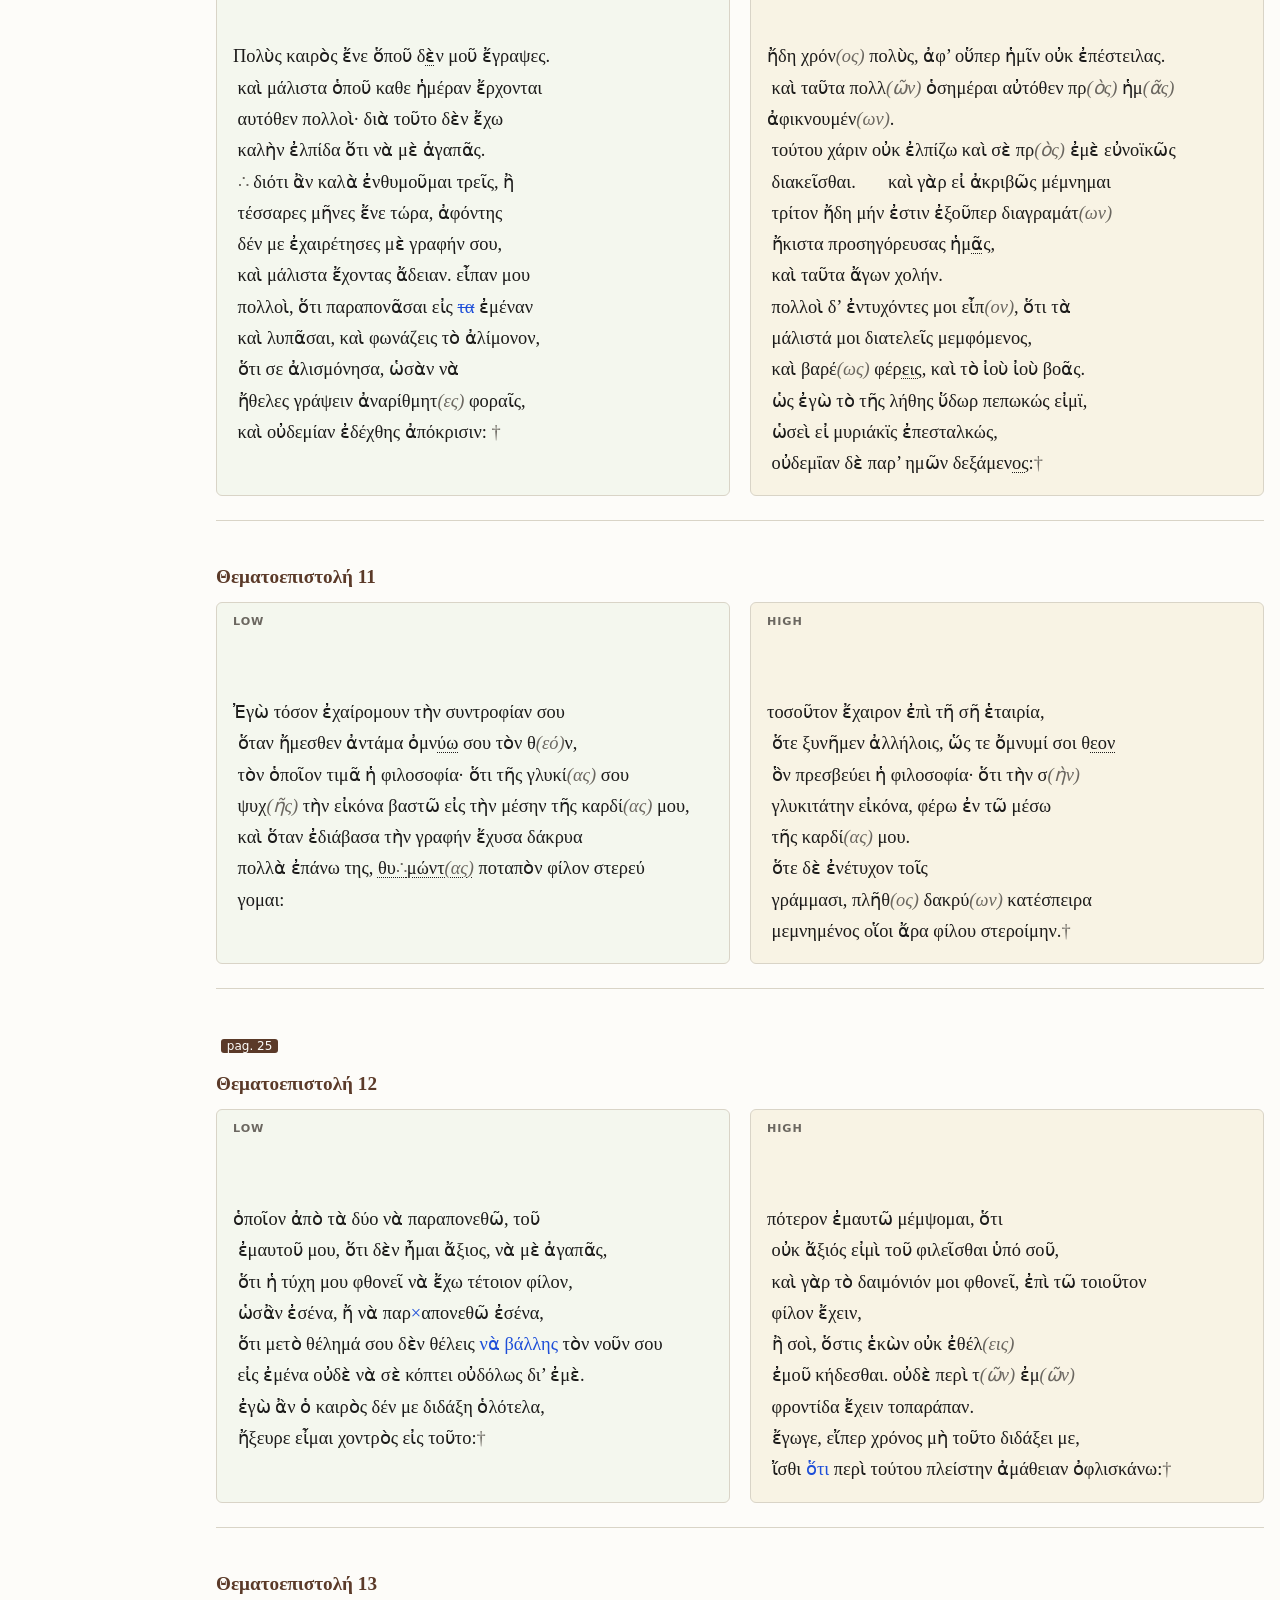
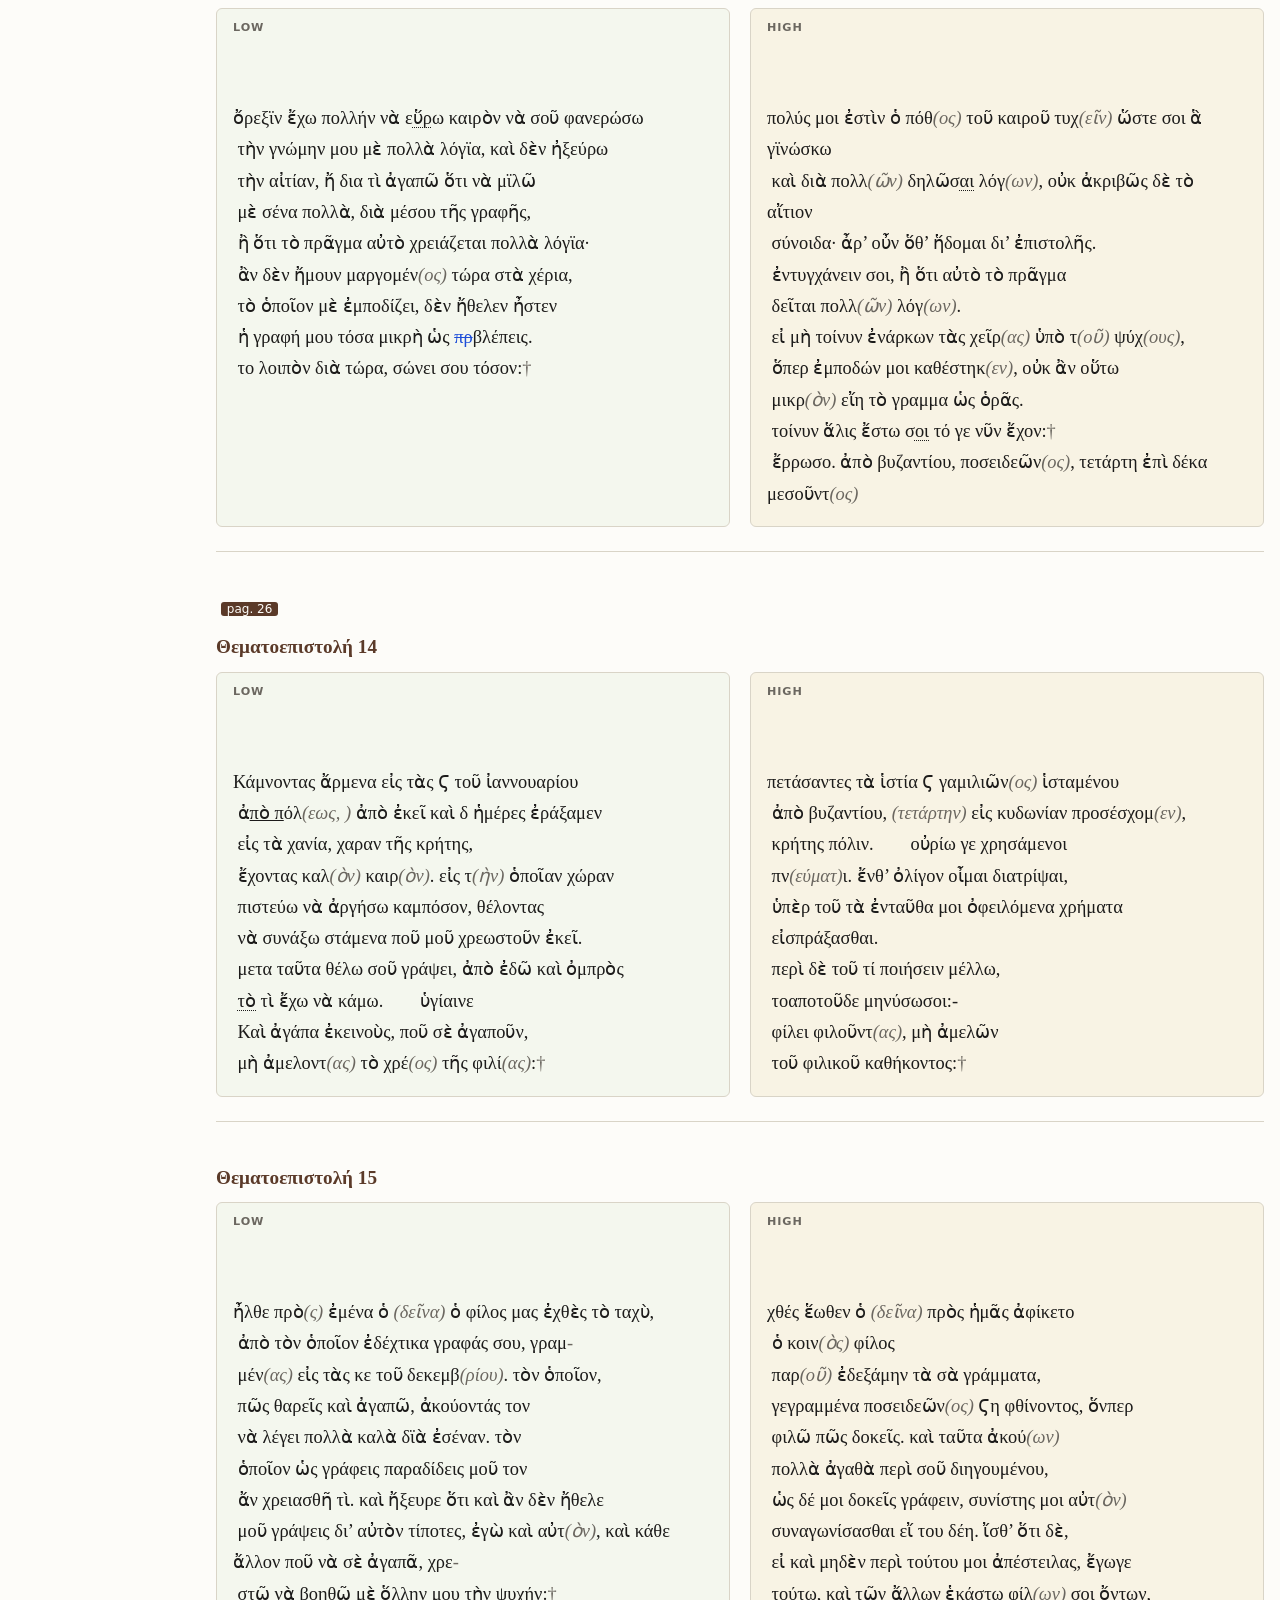
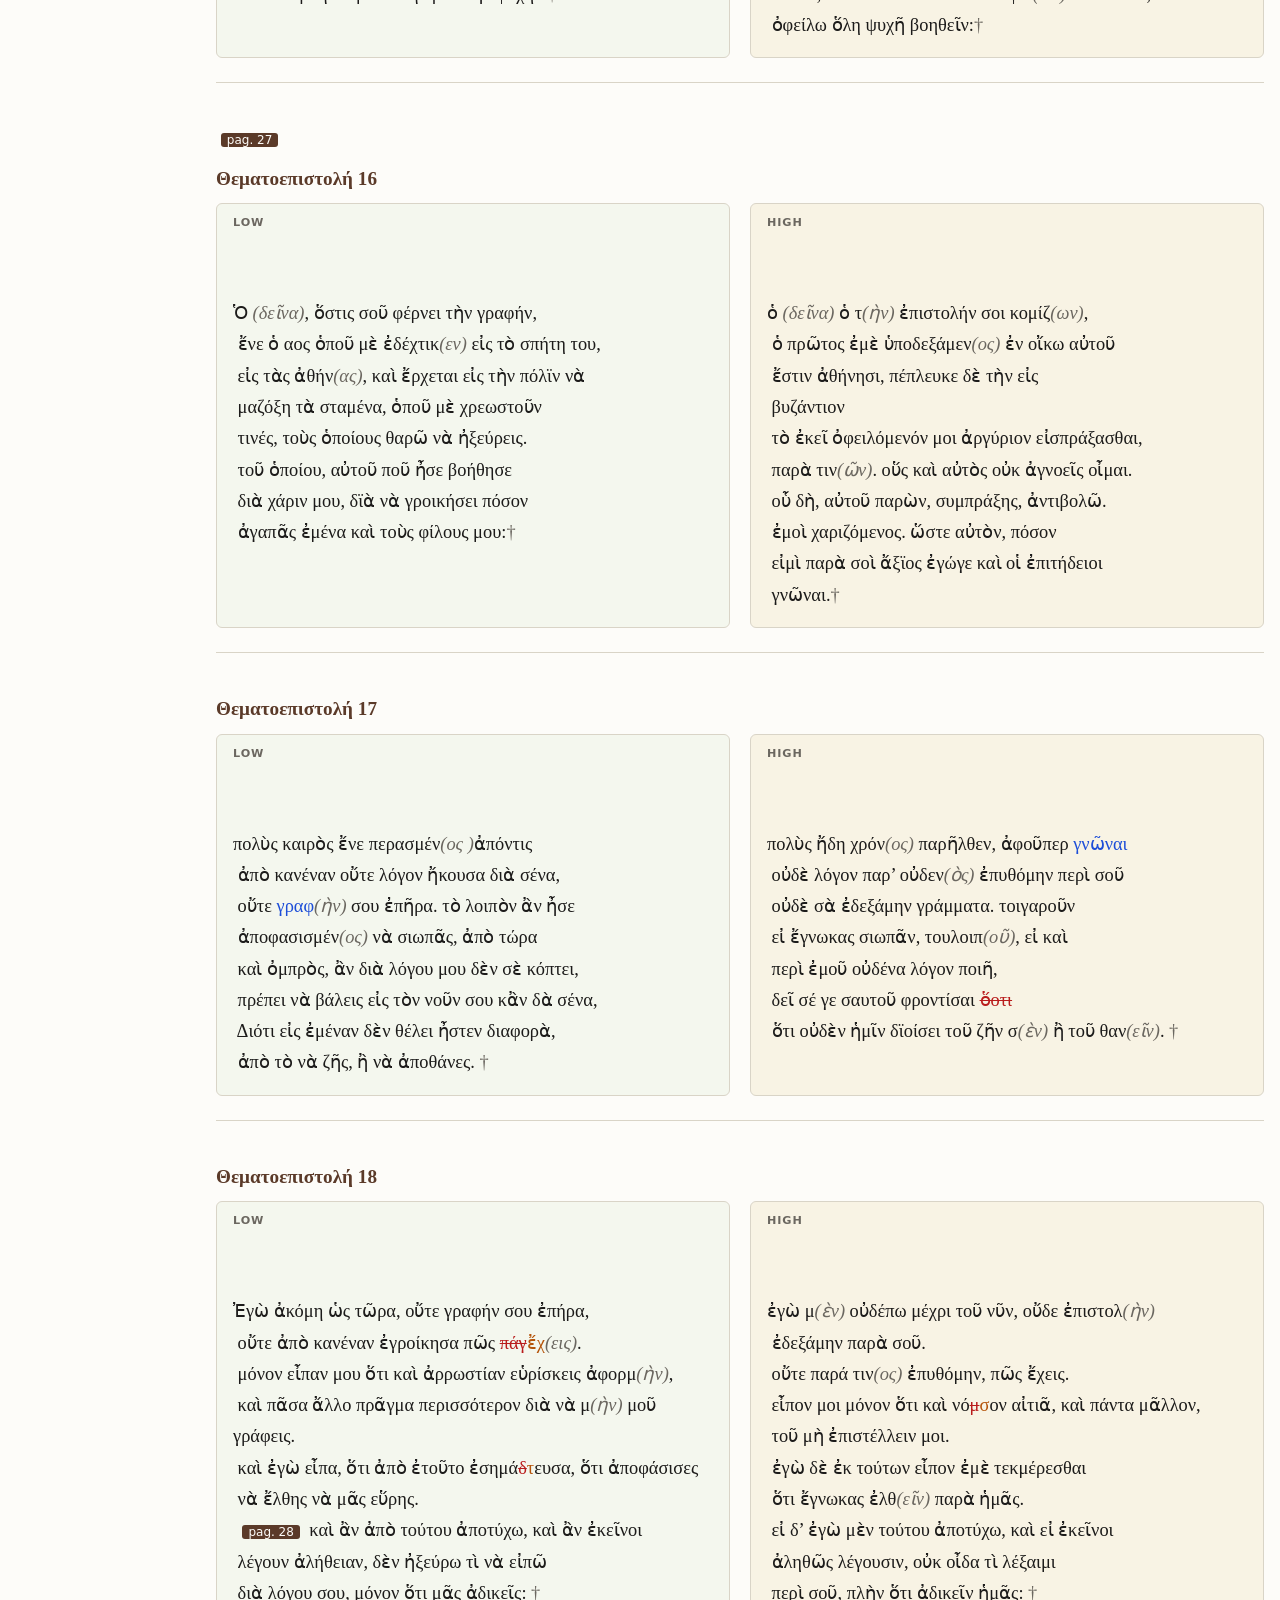
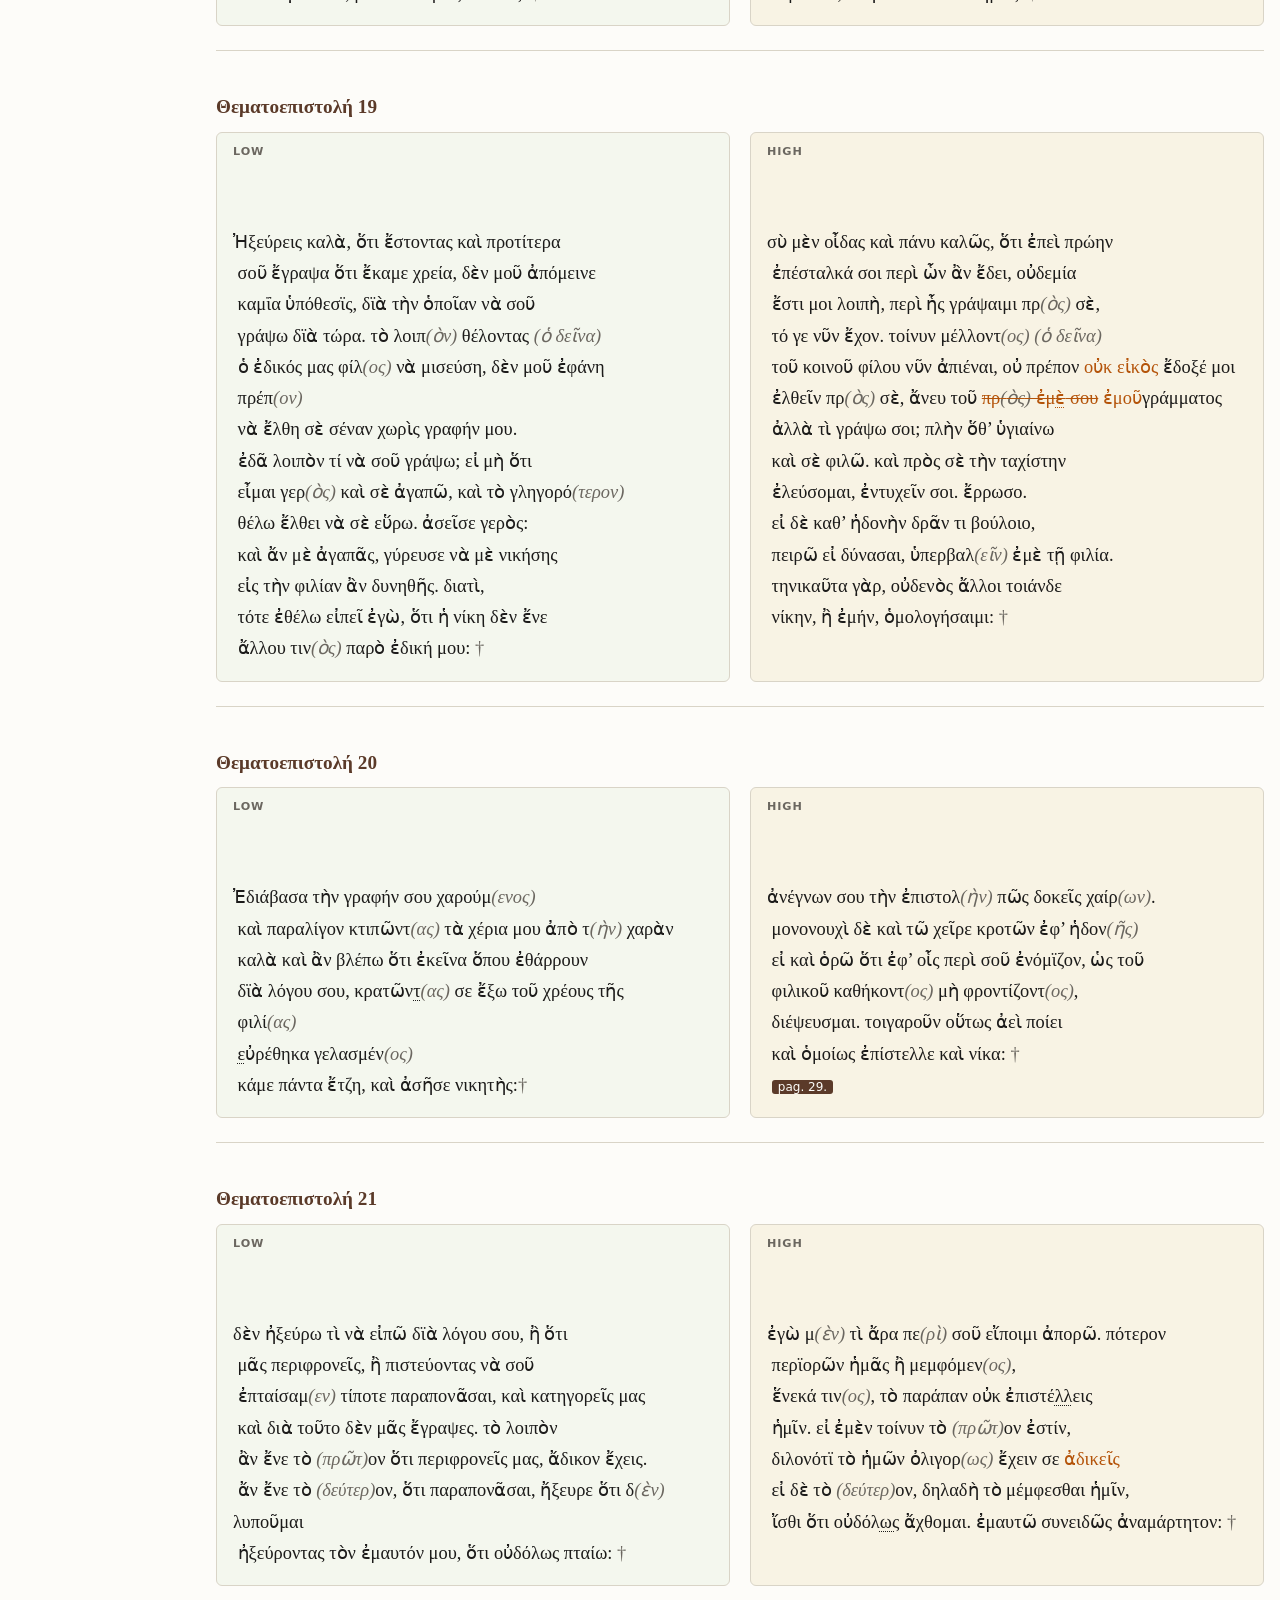
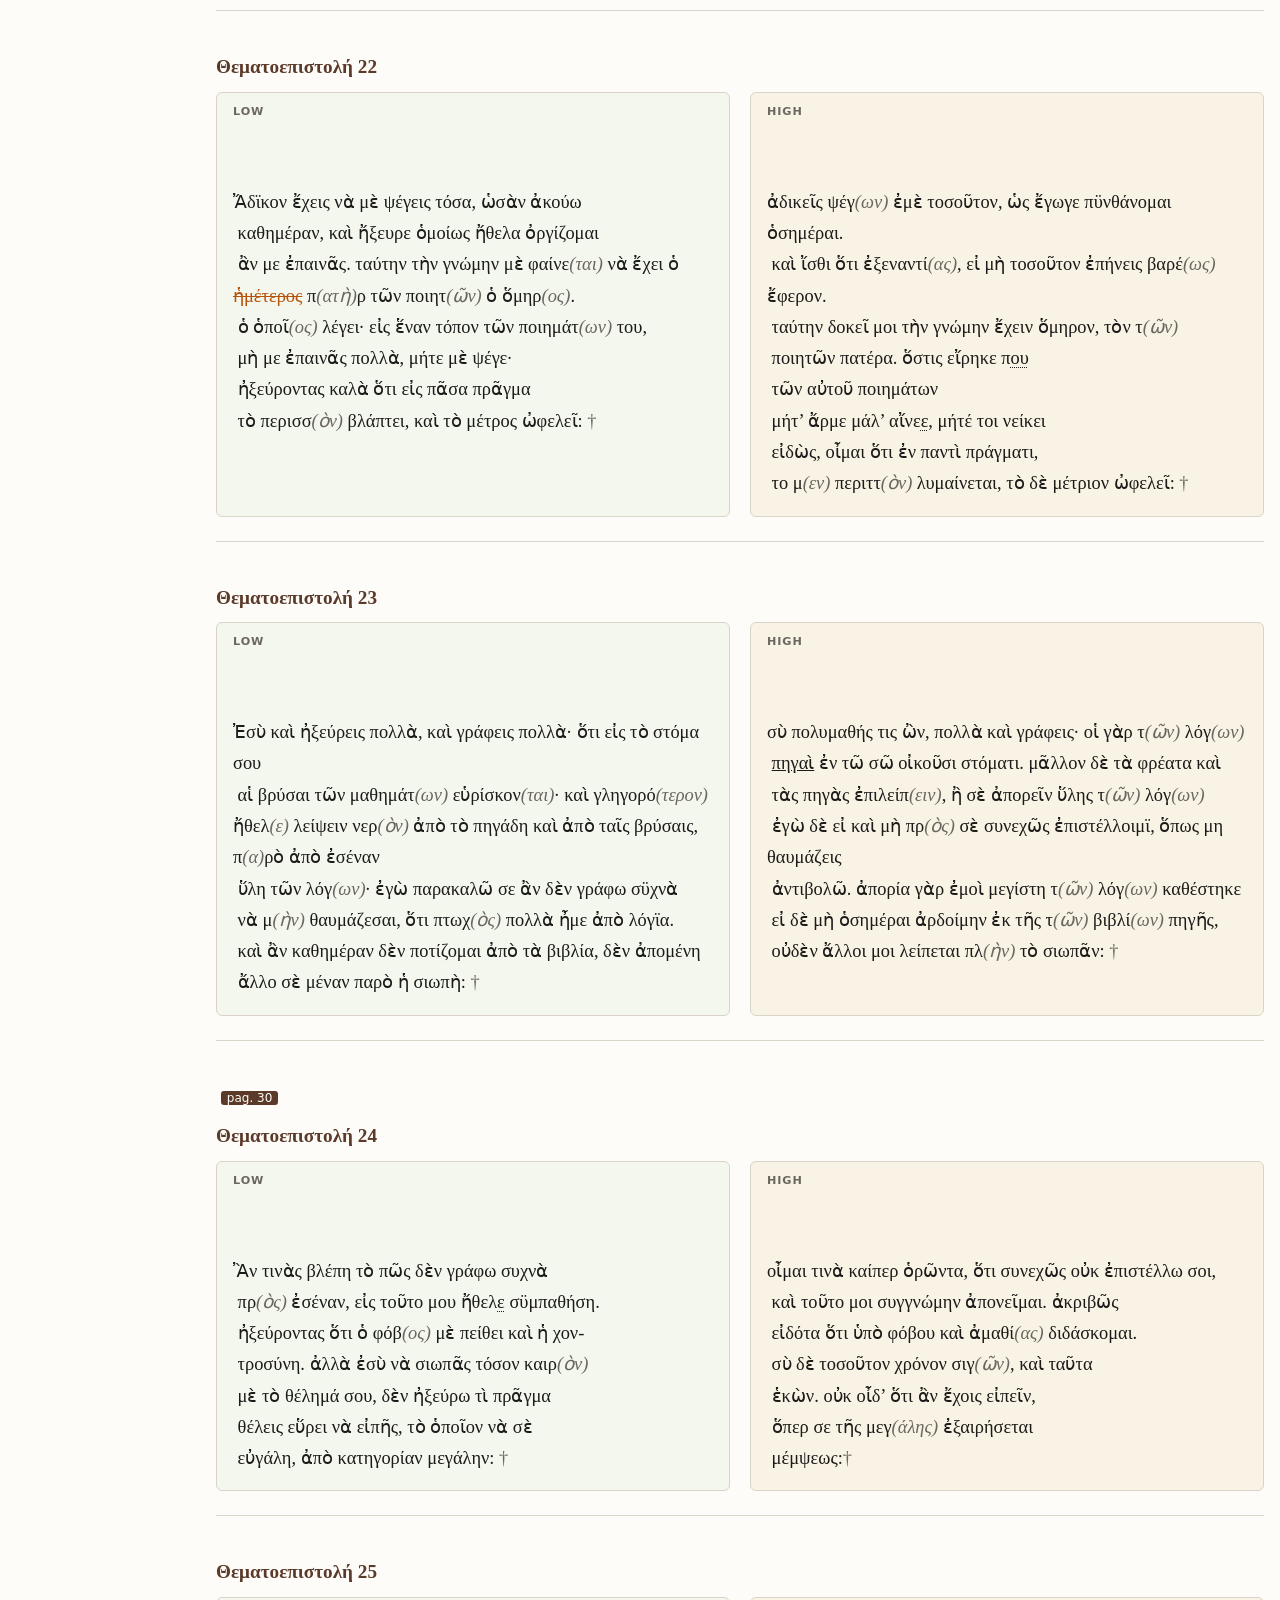
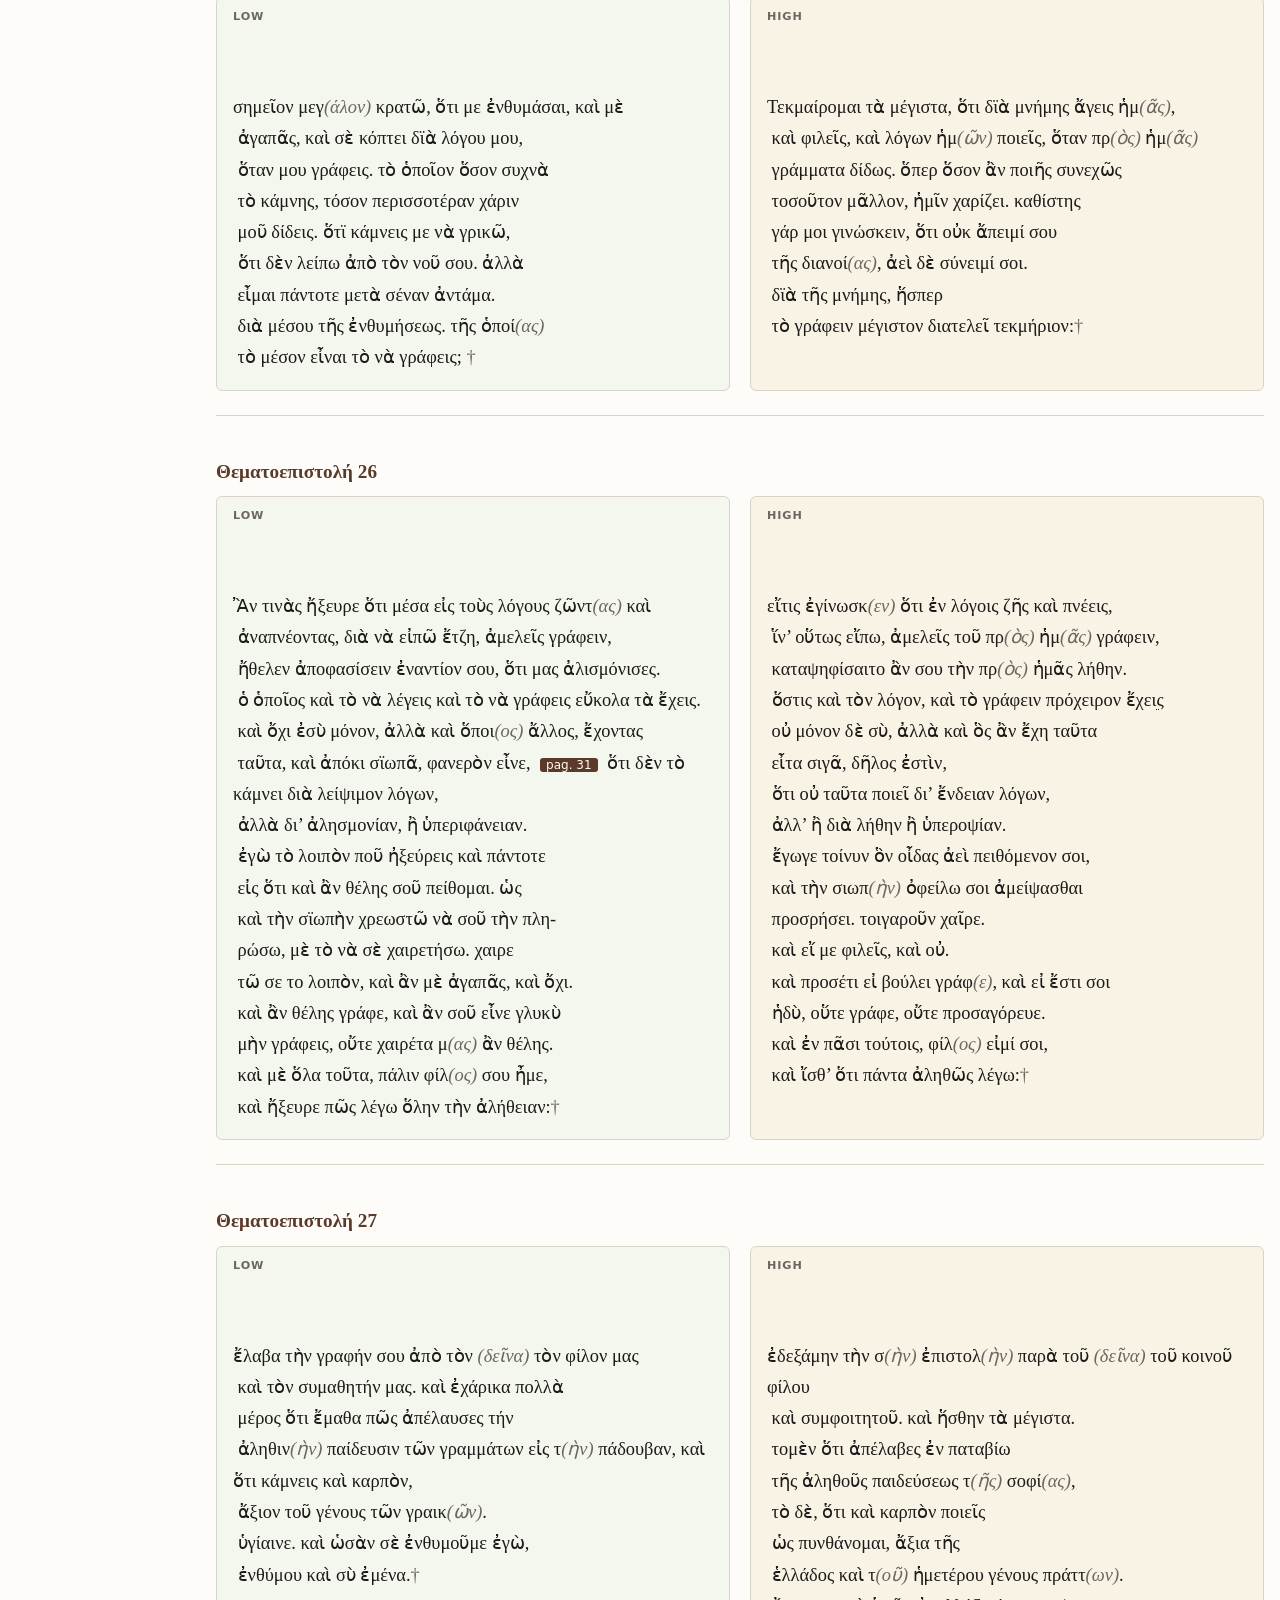
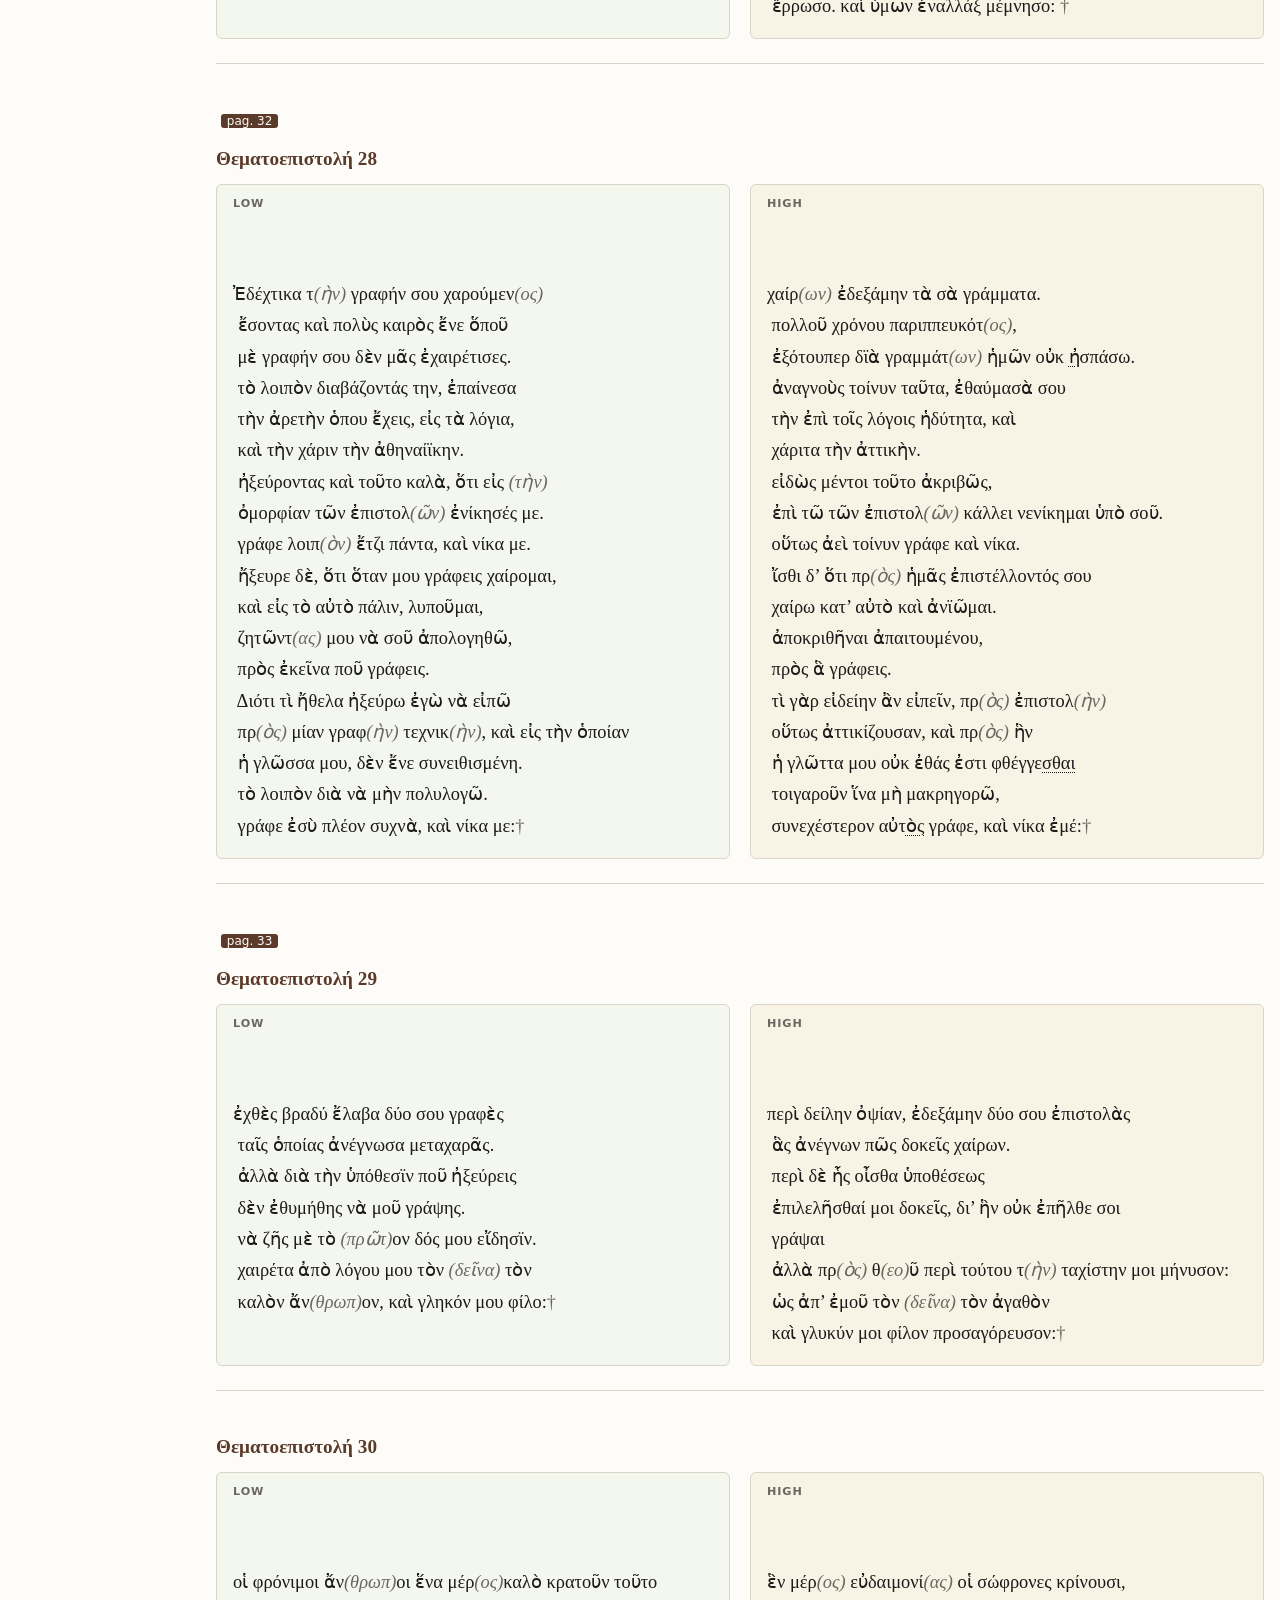
==== commit 404472a6: "Wortindex (normalisiert, mit Links auf Textzeilen), Zeilenanker und Hervorhebung in der Edition Co-A" ====
--- a/index.html
+++ b/index.html
@@ -23,6 +23,7 @@
       <label><input type="checkbox" id="c-expan"> Auflösungen</label>
       <label><input type="checkbox" id="c-colors"> Hände farbig</label>
       <input type="search" id="q" placeholder="Suchen (ohne Akzente)" aria-label="Suchen">
+      <a href="wortindex.html">Wortindex</a>
       <span id="count"></span>
     </div>
   </div>
@@ -48,6 +49,7 @@
     <a href="https://github.com/drnotis/thematoepistulae">Quellcode auf GitHub</a> ·
     CC BY 4.0
   </footer>
+  <script src="web/wortlogik.js"></script>
   <script src="web/app.js"></script>
 </body>
 </html>
--- a/web/style.css
+++ b/web/style.css
@@ -116,8 +116,6 @@
 .c { color: var(--muted); }
 .note { font: 0.75rem system-ui, sans-serif; color: var(--muted); }
 .note::before { content: " ["; } .note::after { content: "]"; }
-a.imgref, .imgref { text-decoration: underline dotted; }
-a.imgref { cursor: zoom-in; }
 
 mark { background: #f6e05e; color: #1c1b1a; }
 
@@ -129,3 +127,22 @@
   nav.letters ol { grid-template-columns: repeat(auto-fill, minmax(2.6rem, 1fr)); }
   .versions { grid-template-columns: 1fr; }
 }
+
+/* Wortindex und Zeilenanker */
+.zl { display: inline-block; width: 0; height: 0; }
+::highlight(zeile) { background-color: rgba(246, 224, 94, 0.6); color: #1c1b1a; }
+.topbar h1 .back { font: 0.8rem system-ui, sans-serif; margin-left: 1rem; font-weight: normal; }
+main.wide { max-width: 60rem; margin: 0 auto; padding: 1rem; }
+.note-text { color: var(--muted); font-size: 0.85rem; line-height: 1.55; }
+.alpha { display: flex; flex-wrap: wrap; gap: 0.25rem; margin-top: 0.5rem; font-family: system-ui, sans-serif; }
+.alpha a { min-width: 1.6rem; text-align: center; padding: 0 0.3rem; border: 1px solid var(--rule); border-radius: 4px; background: var(--panel); text-decoration: none; }
+#list h2 { margin: 1.5rem 0 0.4rem; padding-bottom: 0.2rem; border-bottom: 1px solid var(--rule); font-size: 1.1rem; color: var(--accent); }
+.entry { padding: 0.35rem 0; border-bottom: 1px dotted var(--rule); }
+.ehead { display: flex; flex-wrap: wrap; align-items: baseline; gap: 0.2rem 0.8rem; }
+.ehead strong { font-size: 1.15rem; }
+.ehead .n { font: 0.8rem system-ui, sans-serif; color: var(--muted); }
+.ehead .forms { color: var(--muted); font-size: 0.95rem; }
+.locs { font: 0.8rem system-ui, sans-serif; line-height: 1.9; }
+.locs a { display: inline-block; padding: 0 0.35rem; border: 1px solid var(--rule); border-radius: 3px; text-decoration: none; background: var(--panel); }
+.locs a:hover { border-color: var(--accent); }
+.locs button { font: inherit; border: 0; background: none; color: var(--link); cursor: pointer; text-decoration: underline; }
